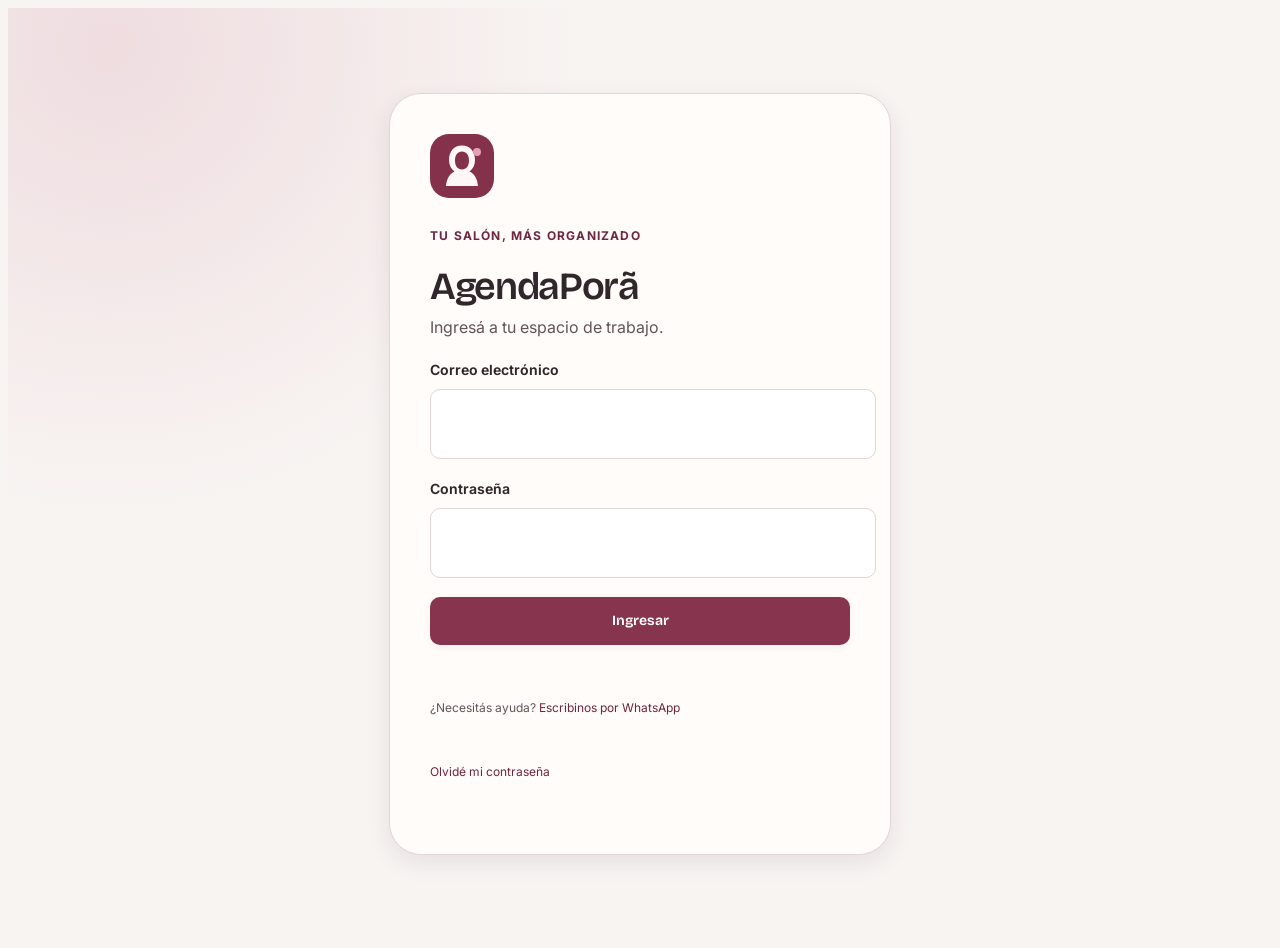
==== index.html @ 59a33dbb "feat(ui): add boutique beauty design system" ====
<!doctype html>
<html lang="es-PY">
<head>
  <meta charset="utf-8"><meta name="viewport" content="width=device-width, initial-scale=1, viewport-fit=cover">
  <meta name="theme-color" content="#87344F"><meta name="description" content="Tu salón organizado: clientas, agenda, cobros y reservas en un solo lugar.">
  <title>AgendaPorã · Tu salón en orden</title>
  <link rel="preconnect" href="https://fonts.googleapis.com"><link rel="preconnect" href="https://fonts.gstatic.com" crossorigin>
  <link href="https://fonts.googleapis.com/css2?family=Bricolage+Grotesque:opsz,wght@12..96,400;12..96,500;12..96,600;12..96,700&family=Inter:wght@400;500;600;700&display=swap" rel="stylesheet">
  <link rel="icon" href="icons/icon.svg" type="image/svg+xml"><link rel="stylesheet" href="css/style.css?v=20261020-boutique1">
  <script type="module" src="js/app.js"></script>
</head>
<body>
  <div id="toast-region" class="toast-region" aria-live="polite"></div>
  <section id="login-screen" class="login-screen">
    <div class="login-card"><img class="brand-mark" src="icons/icon.svg" alt=""><p class="eyebrow">Tu salón, más organizado</p><h1>AgendaPorã</h1><p class="muted">Ingresá a tu espacio de trabajo.</p>
      <form id="login-form"><label for="login-email">Correo electrónico</label><input id="login-email" type="email" autocomplete="username" required>
        <label for="login-password">Contraseña</label><input id="login-password" type="password" autocomplete="current-password" required minlength="8">
        <button class="button primary full" type="submit">Ingresar</button><p id="login-error" class="form-error" role="alert"></p>
      </form><p class="tiny muted">¿Necesitás ayuda? <a id="support-login" href="#">Escribinos por WhatsApp</a></p>
      <p class="tiny"><a id="forgot-password-link" href="#recuperar">Olvidé mi contraseña</a></p>
    </div>
  </section>
  <section id="password-screen" class="login-screen hidden" aria-labelledby="password-screen-title">
    <div class="login-card">
      <img class="brand-mark" src="icons/icon.svg" alt="">
      <p class="eyebrow">AgendaPorã</p><h1 id="password-screen-title">Recuperar contraseña</h1>
      <div id="password-request-panel">
        <p class="muted">Ingresá tu correo y te enviaremos instrucciones si la cuenta puede recuperarse.</p>
        <form id="password-request-form">
          <label for="recovery-email">Correo electrónico</label><input id="recovery-email" type="email" autocomplete="email" required maxlength="160">
          <button class="button primary full" type="submit">Enviar instrucciones</button>
          <p id="password-request-message" class="form-error" role="status" aria-live="polite"></p>
        </form>
      </div>
      <div id="password-update-panel" class="hidden">
        <p class="muted">Elegí una contraseña nueva para tu cuenta.</p>
        <form id="password-recovery-form">
          <label for="recovery-password">Nueva contraseña</label><input id="recovery-password" type="password" autocomplete="new-password" minlength="8" required>
          <label for="recovery-password-confirm">Confirmar contraseña</label><input id="recovery-password-confirm" type="password" autocomplete="new-password" minlength="8" required>
          <button class="button primary full" type="submit">Guardar contraseña</button>
          <p id="password-recovery-message" class="form-error" role="alert" aria-live="polite"></p>
        </form>
      </div>
      <p class="tiny"><a id="password-back-login" href="#login">Volver al inicio de sesión</a></p>
    </div>
  </section>
  <section id="blocked-screen" class="locked-screen hidden" aria-labelledby="blocked-title">
    <div class="locked-card">
      <img class="brand-mark" src="icons/icon.svg" alt="">
      <p class="eyebrow">AgendaPorã</p>
      <h1 id="blocked-title">Acceso pausado</h1>
      <h2 id="blocked-salon-name"></h2>
      <p id="blocked-message" class="muted" role="status"></p>
      <div class="locked-actions">
        <button id="blocked-export" class="button soft full" type="button">Exportar datos (CSV y JSON)</button>
        <a id="blocked-renew" class="button primary full" href="#" target="_blank" rel="noopener">Renovar por WhatsApp</a>
        <button id="blocked-logout" class="button ghost full" type="button">Cerrar sesión</button>
      </div>
    </div>
  </section>
  <div id="app-shell" class="app-shell hidden">
    <aside class="sidebar"><a class="brand" href="#inicio"><img id="brand-logo" src="icons/icon.svg" alt=""><span><strong id="brand-name">AgendaPorã</strong><small>Gestión para salones</small></span></a>
      <nav id="side-nav" class="side-nav" aria-label="Principal"></nav>
      <div class="sidebar-bottom"><a id="public-booking-link" class="button ghost full" target="_blank" rel="noopener">Ver reservas públicas</a><button id="theme-toggle" class="button ghost full">Cambiar tema</button><button id="logout-button" class="button ghost full">Salir</button><span class="tiny muted">America/Asuncion · Gs.</span></div>
    </aside>
    <main class="main-area"><header class="topbar"><button id="mobile-menu" class="icon-button" type="button" aria-label="Abrir menú" aria-haspopup="dialog" aria-controls="mobile-menu-dialog" aria-expanded="false">☰</button><div><p class="eyebrow" id="page-kicker">Tu espacio</p><h1 id="page-title">Inicio</h1></div><button class="global-search-trigger" type="button" data-action="quick-search-open" aria-label="Buscar clientas, turnos y servicios"><span aria-hidden="true">⌕</span><span class="search-trigger-label">Buscar</span><kbd>/</kbd></button><button class="keyboard-help-button" type="button" data-action="keyboard-help" aria-label="Ayuda de atajos de teclado">?</button><div class="topbar-actions"><span id="subscription-badge" class="status-pill"></span><button id="logout-button-top" class="button ghost">Salir</button></div></header>
      <div id="subscription-alert" class="notice hidden"></div><section id="view-root" class="view-root" aria-live="polite"></section>
    </main>
    <nav id="bottom-nav" class="bottom-nav" aria-label="Navegación móvil"></nav>
    <div id="quick-actions" class="quick-actions"><div class="quick-action-menu"><button type="button" class="button soft" data-action="fab-appointment">＋ Nuevo turno</button><button type="button" class="button soft" data-action="fab-client">♡ Nueva clienta</button><button type="button" class="button soft" data-action="fab-expense">− Registrar gasto</button></div><button type="button" class="fab" data-action="fab-toggle" aria-label="Accesos rápidos" aria-expanded="false">＋</button></div>
  </div>
  <dialog id="mobile-menu-dialog" class="mobile-menu-dialog" aria-labelledby="mobile-menu-title">
    <div class="mobile-menu-frame">
      <header class="mobile-menu-head"><h2 id="mobile-menu-title">Menú</h2><button class="icon-button" type="button" data-mobile-menu-close aria-label="Cerrar menú">×</button></header>
      <nav id="mobile-menu-nav" class="mobile-menu-nav" aria-label="Todas las secciones"></nav>
      <div class="mobile-menu-actions">
        <a id="mobile-public-booking-link" class="button ghost full" target="_blank" rel="noopener">Ver reservas públicas</a>
        <button id="mobile-theme-toggle" class="button ghost full" type="button">Cambiar tema</button>
        <button id="mobile-logout-button" class="button ghost full" type="button">Cerrar sesión</button>
      </div>
    </div>
  </dialog>
  <dialog id="modal" class="modal"><div class="modal-frame"><header class="modal-head"><div><p class="eyebrow" id="modal-kicker">AgendaPorã</p><h2 id="modal-title">Formulario</h2></div><button class="icon-button" type="button" data-modal-close aria-label="Cerrar">×</button></header><div id="modal-body" class="modal-body"></div><footer id="modal-footer" class="modal-footer"></footer></div></dialog>
  <dialog id="onboarding-dialog" class="modal onboarding-modal" aria-labelledby="onboarding-title" aria-describedby="onboarding-description">
    <div class="modal-frame">
      <header class="modal-head onboarding-head"><div><p class="eyebrow">Primeros pasos</p><h2 id="onboarding-title">Prepará tu salón</h2></div><button class="icon-button" type="button" data-onboarding-skip aria-label="Omitir configuración">×</button></header>
      <div class="onboarding-progress-wrap"><div class="onboarding-progress-meta"><span id="onboarding-step-label">Paso 1 de 4</span><span id="onboarding-progress-value">25%</span></div><progress id="onboarding-progress" max="4" value="1" aria-label="Progreso de configuración"></progress></div>
      <div id="onboarding-description" class="modal-body onboarding-body"></div>
      <footer class="modal-footer onboarding-footer"><button id="onboarding-skip" class="button ghost" type="button">Omitir</button><span class="onboarding-footer-spacer"></span><button id="onboarding-back" class="button ghost" type="button">Anterior</button><button id="onboarding-next" class="button primary" type="button">Continuar</button></footer>
    </div>
  </dialog>
  <dialog id="global-search-dialog" class="modal global-search-dialog" aria-labelledby="global-search-title">
    <div class="modal-frame"><header class="modal-head"><div><p class="eyebrow">Búsqueda global</p><h2 id="global-search-title">¿Qué necesitás encontrar?</h2></div><button class="icon-button" type="button" data-action="quick-search-close" aria-label="Cerrar búsqueda">×</button></header><div class="modal-body"><label class="field"><span>Clienta, turno o servicio</span><input id="global-search-input" type="search" role="combobox" aria-autocomplete="list" aria-controls="global-search-results" aria-expanded="true" autocomplete="off" placeholder="Escribí para buscar…"></label><div id="global-search-results" role="listbox" aria-label="Resultados de búsqueda"></div></div><footer class="modal-footer"><span class="muted tiny">Flechas para moverte · Enter para abrir · Esc para cerrar</span></footer></div>
  </dialog>
</body></html>
---- css/style.css ----
:root { --transparent: transparent; }
body.dark { color-scheme: dark; }
button,input,select,textarea {
font:inherit;
color:var(--text)}
input,select,textarea {
background-color:var(--surface)}
input::placeholder,textarea::placeholder {
color:var(--text-muted);
opacity:1}
select option {
background:var(--surface);
color:var(--text)}
button,a {
touch-action:manipulation}
button {
cursor:pointer;
color:inherit}
a {
color:var(--primary);
text-decoration:none}
a:hover {
text-decoration:underline}
button:focus-visible,a:focus-visible,input:focus-visible,select:focus-visible,textarea:focus-visible {
outline:3px solid var(--focus-ring);
outline-offset:2px}
h1,h2,h3,p {
margin-top:0}
h1 {
font-size:clamp(1.6rem,4vw,2rem);
letter-spacing:-.04em;
margin-bottom:0}
h2 {
font-size:1.25rem;
letter-spacing:-.025em;
margin-bottom:.35rem}
h3 {
font-size:1rem;
margin-bottom:.4rem}
.muted {
color:var(--text-muted)}
.tiny {
font-size:.78rem}
.eyebrow {
text-transform:uppercase;
letter-spacing:.13em;
font-weight:750;
font-size:.68rem;
color:var(--primary);
margin:0 0 .4rem}
.hidden {
display:none!important}
.button {
border:1px solid var(--transparent);
border-radius:12px;
min-height:44px;
padding:.68rem 1rem;
font-weight:700;
display:inline-flex;
align-items:center;
justify-content:center;
gap:.45rem;
text-decoration:none;
transition:transform .15s,background .15s}
.button:hover {
transform:translateY(-1px);
text-decoration:none}
.button:disabled {
cursor:wait;
transform:none}
.button.primary {
background:var(--primary-fill);
color:var(--on-primary)}
.button.primary:hover {
background:var(--primary-hover);
color:var(--on-primary-hover)}
.button.soft {
background:var(--primary-soft);
color:var(--text)}
.button.ghost {
background:var(--transparent);
border-color:var(--border);
color:var(--text)}
.button.danger {
background:var(--danger-surface);
color:var(--danger)}
.button.full {
width:100%}
.icon-button {
width:44px;
height:44px;
border-radius:12px;
border:1px solid var(--border);
background:var(--surface);
color:var(--text);
font-size:1.3rem;
display:grid;
place-items:center}
.icon-button:hover {border-color:var(--color-rose);background:var(--color-fog)}
.brand {
display:flex;
align-items:center;
gap:.75rem;
color:var(--text);
text-decoration:none}
.brand img {
width:44px;
height:44px;
border-radius:14px}
.brand span {
display:grid;
gap:.18rem}
.brand strong {
font-size:1rem}
.brand small {
font-size:.73rem;
color:var(--text-muted)}
.login-screen {
min-height:100dvh;
display:grid;
place-items:center;
padding:max(1rem,env(safe-area-inset-top)) max(1rem,env(safe-area-inset-right)) max(1rem,env(safe-area-inset-bottom)) max(1rem,env(safe-area-inset-left));
background:radial-gradient(circle at 10% 10%,var(--glow) 0,var(--glow-fade) 35%),var(--bg)}
.locked-screen {
position:fixed;
inset:0;
z-index:20;
display:grid;
place-items:center;
overflow-y:auto;
padding:max(1rem,env(safe-area-inset-top)) max(1rem,env(safe-area-inset-right)) max(1rem,env(safe-area-inset-bottom)) max(1rem,env(safe-area-inset-left));
background:radial-gradient(circle at 12% 8%,var(--glow) 0,var(--glow-fade) 36%),var(--bg)}
.locked-card {
width:min(100%,460px);
padding:clamp(1.5rem,6vw,2.5rem);
border:1px solid var(--border);
border-radius:26px;
background:var(--surface);
box-shadow:var(--shadow)}
.locked-card h1 {margin-bottom:.55rem}
.locked-card h2 {margin-bottom:.8rem;font-size:1.15rem}
.locked-card #blocked-message {line-height:1.6}
.locked-actions {display:grid;gap:.7rem;margin-top:1.5rem}
.locked-actions .button {min-height:48px}
.login-card {
width:min(100%,420px);
background:var(--surface);
padding:clamp(1.5rem,6vw,2.5rem);
border:1px solid var(--border);
border-radius:26px;
box-shadow:var(--shadow)}
.brand-mark {
width:64px;
height:64px;
margin-bottom:1.4rem}
.login-card h1 {
margin-bottom:.45rem}
.login-card>p {
margin-bottom:1.25rem}
.login-card .tiny a {display:inline-flex;align-items:center;min-height:44px}
.login-card form {
display:grid;
gap:.55rem}
.login-card label,.field {
font-weight:650;
font-size:.86rem}
.login-card input,.field input,.field select,.field textarea,.input {
width:100%;
border:1px solid var(--border);
border-radius:11px;
padding:.78rem .85rem;
background:var(--bg);
color:var(--text);
min-height:46px;
margin-bottom:.65rem}
.form-error {
color:var(--danger);
font-size:.88rem;
min-height:1.1rem}
.form-success {color:var(--success);font-size:.88rem;min-height:1.1rem}
.onboarding-checklist-items {list-style:none;padding:0;margin:.8rem 0;display:grid;gap:.5rem}
.onboarding-checklist-items li {display:grid;grid-template-columns:1.4rem minmax(0,1fr) auto;align-items:center;gap:.55rem;padding:.45rem 0;border-bottom:1px solid var(--border)}
.onboarding-checklist-items li.is-done>span:first-child {color:var(--success);font-weight:800}
.onboarding-migration-notice {border-color:var(--warning-border);background:var(--warning-surface);color:var(--warning)}
.onboarding-migration-notice p {max-width:70ch}
.onboarding-migration-notice code {color:var(--text);overflow-wrap:anywhere}
.app-shell {
min-height:100vh}
.sidebar {
width:258px;
position:fixed;
inset:0 auto 0 0;
background:var(--surface);
border-right:1px solid var(--border);
display:flex;
flex-direction:column;
padding:1.2rem;
z-index:5}
.sidebar .brand {
padding:.4rem .4rem 1.4rem}
.side-nav {
display:grid;
gap:.28rem;
overflow:auto}
.nav-link {
display:flex;
align-items:center;
gap:.75rem;
padding:.72rem .8rem;
min-height:44px;
border-radius:12px;
color:var(--text-muted);
font-size:.9rem;
font-weight:650}
.nav-link.active,.nav-link:hover {
background:var(--primary-soft);
color:var(--text);
text-decoration:none}
.nav-icon {
width:1.3rem;
text-align:center;
font-size:1.1rem}
.sidebar-bottom {
display:grid;
gap:.45rem;
margin-top:auto;
padding-top:1rem}
.sidebar-bottom .tiny {
text-align:center;
margin-top:.4rem}
.main-area {
margin-left:258px;
padding:1.7rem clamp(1.1rem,3vw,2.7rem) 3.5rem;
max-width:1660px}
.topbar {
display:flex;
align-items:center;
gap:.8rem;
margin:0 auto 1.4rem;
max-width:1400px}
.topbar .eyebrow {
margin-bottom:.2rem}
.topbar-actions {
margin-left:auto;
display:flex;
align-items:center;
gap:.65rem}
.topbar #mobile-menu {
display:none}
.status-pill {
border-radius:99px;
background:var(--success-surface);
color:var(--success);
font-size:.75rem;
font-weight:750;
padding:.45rem .7rem;
white-space:nowrap}
.status-pill.warn {
background:var(--warning-surface);
color:var(--warning)}
.notice {
position:sticky;
top:.5rem;
z-index:4;
max-width:1400px;
margin:0 auto 1.2rem;
border:1px solid var(--warning-border);
background:var(--warning-surface);
color:var(--warning);
padding:.9rem 1rem;
border-radius:14px;
font-size:.9rem;
box-shadow:var(--shadow-soft)}
.notice.expired,.notice.deactivated {
border-color:var(--danger-border);
background:var(--danger-surface);
color:var(--danger)}
.notice a {font-weight:800;text-decoration:underline;margin-left:.3rem}
.read-only-control {cursor:not-allowed!important}
input[readonly],textarea[readonly],input:disabled,select:disabled {cursor:not-allowed}
.view-root {
max-width:1400px;
margin:auto}
.page-stack {
display:grid;
gap:1.2rem}
.section-heading {
display:flex;
justify-content:space-between;
align-items:center;
gap:1rem;
margin:.4rem 0 1rem}
.section-heading p {
margin:0}
.section-heading h2 {
font-size:1.3rem}
.button-group {display:flex;gap:.5rem;flex-wrap:wrap;align-items:center}
.global-search-trigger {display:flex;align-items:center;gap:.5rem;min-height:44px;min-width:180px;padding:.45rem .7rem;border:1px solid var(--border);border-radius:12px;background:var(--surface);color:var(--text);cursor:pointer}
.global-search-trigger>span:first-child {font-size:1.25rem}
.global-search-trigger kbd {margin-left:auto}
.keyboard-help-button {width:44px;height:44px;border:1px solid var(--border);border-radius:12px;background:var(--surface);color:var(--text);font-weight:800;cursor:pointer}
.global-search-dialog {width:min(calc(100% - 1.5rem),680px)}
.search-result {width:100%;min-height:48px;display:flex;justify-content:space-between;align-items:center;gap:.75rem;padding:.65rem .75rem;text-align:left;border:0;border-bottom:1px solid var(--border);background:var(--surface);color:var(--text);cursor:pointer}
.search-result[aria-selected="true"],.search-result:hover {background:var(--color-ash)}
.search-result:focus-visible {outline:3px solid var(--color-rose);outline-offset:-3px}
.calendar-scroll {overflow-x:auto;max-width:100%;overscroll-behavior-x:contain;border:1px solid var(--border);border-radius:14px;background:var(--surface)}
.calendar-grid {display:grid;grid-template-columns:54px repeat(7,minmax(128px,1fr));min-width:100%;position:relative}
.calendar-scroll:not(.week-view) .calendar-grid {grid-template-columns:54px minmax(0,1fr)}
.cal-time-axis {position:relative;min-height:calc(var(--cal-hours)*var(--cal-row));background:var(--surface);border-right:1px solid var(--border)}
.cal-hour {position:absolute;left:0;right:0;height:1px;border-top:1px solid var(--border);font-size:.7rem;color:var(--text-muted);padding:.1rem .25rem;transform:translateY(-.5rem);z-index:1}
.cal-hour:first-child {border-top:0}
.cal-day-column {min-width:0;border-right:1px solid var(--border)}
.cal-day-column>header {position:sticky;top:0;z-index:3;min-height:42px;display:flex;justify-content:center;align-items:center;gap:.3rem;background:var(--surface);border-bottom:1px solid var(--border);font-size:.78rem}
.cal-day-column>header small {color:var(--text-muted)}
.cal-day-grid {position:relative;min-height:calc(var(--cal-hours)*var(--cal-row));background-color:var(--surface);background-image:repeating-linear-gradient(to bottom,transparent 0,transparent calc(var(--cal-row) - 1px),var(--border) calc(var(--cal-row) - 1px),var(--border) var(--cal-row));touch-action:pan-x pan-y}
.cal-day-column.is-closed .cal-day-grid {background-color:var(--bg);opacity:.65}
.cal-event {position:absolute;left:4%;width:92%;z-index:2;display:flex;flex-direction:column;align-items:flex-start;gap:.15rem;overflow:hidden;padding:.3rem .4rem;border:1px solid var(--primary-fill);border-left-width:4px;border-radius:8px;text-align:left;background:var(--primary-soft);color:var(--text);cursor:grab;touch-action:pan-x pan-y}
.cal-event strong,.cal-event span {font-size:.72rem;line-height:1.2;overflow-wrap:anywhere}
.cal-event.state-hecho {background:var(--success-surface);border-color:var(--success)}
.cal-event.state-cancelado {background:var(--danger-surface);border-color:var(--danger)}
.cal-event.has-debt {background:var(--warning-surface);border-color:var(--warning-border);color:var(--warning)}
.cal-event .cal-debt {font-weight:750;color:var(--warning)}
.cal-event {min-height:44px}
.cal-event.staff-1 {border-left-color:var(--warning)}.cal-event.staff-2 {border-left-color:var(--success)}.cal-event.staff-3 {border-left-color:var(--danger)}.cal-event.staff-4 {border-left-color:var(--text-muted)}
.cal-event.is-dragging {z-index:5;opacity:.68;cursor:grabbing;box-shadow:var(--shadow-strong)}
.cal-event.has-preview::after {content:attr(data-preview);position:fixed;z-index:8;top:1rem;left:50%;transform:translateX(-50%);padding:.45rem .7rem;border-radius:8px;background:var(--surface);color:var(--text);box-shadow:var(--shadow-strong);white-space:nowrap}
.cal-now {position:absolute;left:0;right:0;z-index:2;height:2px;background:var(--danger);pointer-events:none}
.cal-now::before {content:"";position:absolute;left:-4px;top:-3px;width:8px;height:8px;border-radius:50%;background:var(--danger)}
.cash-methods {display:grid;grid-template-columns:repeat(2,minmax(0,1fr));gap:.65rem}
.cash-methods .button {min-height:54px}
.service-choice-field {min-width:0;margin:0;padding:.9rem;border:1px solid var(--border);border-radius:12px;}
.service-choice-field legend {padding:0 .35rem;font-weight:700;color:var(--text)}
.service-choice-grid {display:grid;grid-template-columns:minmax(0,1fr);gap:.5rem}
.service-choice-grid .check-field {min-width:0;padding:.55rem;border:1px solid var(--border);border-radius:8px;line-height:1.35}
#appointment-service-summary {display:block;margin-top:.65rem}
.quick-actions {position:fixed;z-index:20;right:max(1.25rem,env(safe-area-inset-right));bottom:max(1.25rem,env(safe-area-inset-bottom));display:flex;flex-direction:column;align-items:flex-end;gap:.75rem}
.fab {width:58px;height:58px;border:0;border-radius:50%;background:var(--primary-fill);color:var(--on-primary);font-size:1.8rem;box-shadow:var(--shadow-strong);cursor:pointer}
.quick-action-menu {display:none;flex-direction:column;align-items:flex-end;gap:.5rem}
.quick-actions.open .quick-action-menu {display:flex}
body:has(dialog[open]) .quick-actions {display:none}
.quick-action-menu .button {box-shadow:var(--shadow-strong);min-height:48px}
.appointment-detail {display:grid;gap:.35rem}
.appointment-detail .toolbar {flex-wrap:wrap}
.section-heading .button-group {
display:flex;
align-items:center;
justify-content:flex-end;
gap:.5rem;
flex-wrap:wrap}
.metrics-grid {
display:grid;
grid-template-columns:repeat(4,minmax(0,1fr));
gap:.9rem;
margin-bottom:1.2rem}
.metric-card,.panel,.card {
background:var(--surface);
border:1px solid var(--border);
border-radius:var(--radius);
box-shadow:var(--shadow)}
.metric-card {
padding:1.1rem 1.2rem}
.metric-label {
color:var(--text-muted);
font-size:.8rem;
font-weight:650}
.metric-value {
font-size:clamp(1.25rem,2.4vw,1.7rem);
font-weight:800;
letter-spacing:-.035em;
margin:.35rem 0}
.metric-note {
color:var(--text-muted);
font-size:.74rem}
.content-grid {
display:grid;
grid-template-columns:minmax(0,1.35fr) minmax(270px,.8fr);
gap:1rem}
.panel {
padding:1.15rem}
.panel-head {
display:flex;
align-items:center;
justify-content:space-between;
gap:.8rem;
margin-bottom:.85rem}
.panel-head h2 {
margin:0}
.list {
display:grid;
gap:.35rem}
.list-row {
display:flex;
align-items:center;
gap:.75rem;
padding:.7rem .2rem;
border-bottom:1px solid var(--border)}
.dashboard-appointment-row {
display:grid;
grid-template-columns:38px minmax(0,1fr) auto;
align-items:center}
.dashboard-appointment-actions {
min-width:0;
display:flex;
align-items:center;
justify-content:flex-end;
flex-wrap:wrap;
gap:.45rem}
.dashboard-appointment-actions .small-button {white-space:normal;text-align:center}
.dashboard-call {min-width:0}
.list-row:last-child {
border:0}
.list-row.turn-has-debt {
padding:.65rem;
border:1px solid var(--warning-border);
border-radius:12px;
background:var(--warning-surface);
color:var(--warning)}
.list-row.turn-has-debt .list-row-main small {color:var(--warning)}
.list-row-main {
min-width:0;
flex:1}
.list-row-main strong {
display:block;
font-size:.9rem}
.list-row-main small {
display:block;
color:var(--text-muted);
margin-top:.2rem}
.thanks-pending-row {min-width:0}
.thanks-pending-row .list-row-main {overflow-wrap:anywhere}
.thanks-pending-actions {flex:none;justify-content:flex-end}
.list-row-end {
display:flex;
align-items:center;
gap:.45rem}
.avatar {
width:38px;
height:38px;
border-radius:13px;
background:var(--primary-soft);
color:var(--text);
display:grid;
place-items:center;
font-weight:800;
flex:none}
.table-wrap {
overflow:auto;
background:var(--surface);
border:1px solid var(--border);
border-radius:var(--radius)}
.table-wrap:focus-visible {outline:3px solid var(--focus-ring);outline-offset:2px}
.table-pagination {display:flex;align-items:center;justify-content:space-between;gap:.75rem;flex-wrap:wrap;padding:.7rem .2rem;color:var(--text-muted);font-size:.82rem}
.table-pagination>div {display:flex;align-items:center;gap:.55rem;flex-wrap:wrap}
.table-pagination .button {min-height:44px;padding:.55rem .8rem}
.table-pagination .button:disabled {cursor:not-allowed;opacity:.55}
table {
width:100%;
border-collapse:collapse;
min-width:700px}
th,td {
text-align:left;
padding:.8rem .9rem;
border-bottom:1px solid var(--border);
font-size:.84rem;
vertical-align:middle}
th {
font-size:.73rem;
letter-spacing:.04em;
text-transform:uppercase;
color:var(--text-muted);
background:var(--bg)}
tr:last-child td {
border-bottom:0}
.table-actions {
display:flex;
gap:.35rem;
flex-wrap:wrap}
.text-button {
border:0;
background:var(--transparent);
color:var(--primary);
font-weight:750;
padding:0;
min-height:44px;
text-align:left}
.small-button {
border:1px solid var(--border);
background:var(--surface);
color:var(--text);
border-radius:9px;
padding:.55rem .65rem;
min-height:44px;
font-size:.78rem;
font-weight:700}
.small-button:hover {border-color:var(--color-rose);background:var(--color-fog);text-decoration:none}
.small-button.primary {
background:var(--primary-soft);
color:var(--text);
border-color:var(--transparent)}
.small-button.danger {
background:var(--danger-surface);
color:var(--danger);
border-color:var(--transparent)}
.status {
display:inline-flex;
align-items:center;
padding:.3rem .55rem;
border-radius:99px;
font-weight:750;
font-size:.72rem;
text-transform:capitalize}
.status.pendiente {
background:var(--warning-surface);
color:var(--warning)}
.status.hecho,.status.confirmada {
background:var(--success-surface);
color:var(--success)}
.status.cancelado,.status.rechazada {
background:var(--danger-surface);
color:var(--danger)}
.toolbar {
display:flex;
gap:.65rem;
align-items:center;
flex-wrap:wrap;
margin-bottom:1rem}
.mt-1 { margin-top:1rem }
.toolbar .search {
flex:1;
min-width:190px}
.toolbar input,.toolbar select {
border:1px solid var(--border);
background:var(--surface);
color:var(--text);
padding:.7rem .8rem;
border-radius:11px;
min-height:44px}
.form-grid {
display:grid;
grid-template-columns:repeat(2,minmax(0,1fr));
gap:.2rem .85rem}
.field {
display:grid;
gap:.4rem}
.field input,.field select,.field textarea {
margin:0;
font-weight:450}
.field textarea {
min-height:100px;
resize:vertical}
.field.wide,.wide {
grid-column:1/-1}
.check-field {
display:flex;
align-items:center;
gap:.55rem;
min-height:46px}
.check-field input {
width:18px;
height:18px}
.empty-state {
padding:2rem 1rem;
text-align:center;
border:1px dashed var(--border);
border-radius:16px;
color:var(--text-muted)}
.empty-state strong {
display:block;
color:var(--text);
margin-bottom:.35rem}
.empty-icon {
font-size:1.8rem;
margin-bottom:.5rem}
.modal {
border:0;
border-radius:22px;
background:var(--surface);
color:var(--text);
padding:0;
width:min(calc(100% - 1.5rem),640px);
max-height:min(88vh,calc(100dvh - env(safe-area-inset-top) - env(safe-area-inset-bottom) - 1rem));
box-shadow:var(--shadow-strong)}
.modal::backdrop {
background:var(--backdrop);
backdrop-filter:blur(3px)}
.modal-frame {
display:flex;
flex-direction:column;
min-height:0;
max-height:min(88vh,calc(100dvh - env(safe-area-inset-top) - env(safe-area-inset-bottom) - 1rem))}
.modal-head,.modal-footer {
padding:1.1rem 1.3rem;
border-bottom:1px solid var(--border);
display:flex;
align-items:center;
justify-content:space-between;
gap:.8rem}
.modal-head,.modal-footer {flex:none}
.modal-head h2 {
margin:0}
.modal-head .eyebrow {
margin:0 0 .2rem}
.modal-body {
padding:1.2rem 1.3rem;
flex:1 1 auto;
min-height:0;
overflow:auto;
overscroll-behavior:contain;
-webkit-overflow-scrolling:touch}
.modal-footer {
border:0;
border-top:1px solid var(--border);
justify-content:flex-end}
.modal-footer .button {
min-width:108px}
.onboarding-modal {width:min(calc(100% - 1.5rem),680px)}
.onboarding-head {align-items:flex-start}
.onboarding-progress-wrap {padding:.8rem 1.3rem 0;color:var(--text-muted)}
.onboarding-progress-meta {display:flex;justify-content:space-between;gap:1rem;font-size:.82rem;font-weight:700;margin-bottom:.45rem}
.onboarding-progress {display:block;width:100%;height:.65rem;border:0;border-radius:999px;overflow:hidden;accent-color:var(--primary-fill)}
.onboarding-progress::-webkit-progress-bar {background:var(--primary-soft);border-radius:999px}
.onboarding-progress::-webkit-progress-value {background:var(--primary-fill);border-radius:999px}
.onboarding-progress::-moz-progress-bar {background:var(--primary-fill);border-radius:999px}
.onboarding-body {display:grid;gap:1rem}
.onboarding-body h3 {margin-bottom:.25rem}
.onboarding-service-list,.onboarding-days {display:grid;gap:.65rem}
.onboarding-service-row {display:grid;grid-template-columns:auto minmax(0,1fr) minmax(7rem,.55fr) minmax(6rem,.5fr);align-items:center;gap:.55rem;padding:.65rem;border:1px solid var(--border);border-radius:14px;background:var(--bg)}
.onboarding-service-row input[type="checkbox"],.onboarding-day input[type="checkbox"] {width:1.15rem;height:1.15rem;accent-color:var(--primary-fill)}
.onboarding-service-row input:not([type="checkbox"]) {min-width:0;width:100%;min-height:44px;padding:.6rem;border:1px solid var(--border);border-radius:10px}
.onboarding-day {display:grid;grid-template-columns:minmax(5.3rem,.7fr) minmax(0,1fr) minmax(0,1fr);align-items:center;gap:.65rem;padding:.5rem .65rem;border:1px solid var(--border);border-radius:12px}
.onboarding-day-name {display:flex;align-items:center;gap:.5rem;font-weight:700}
.onboarding-day input[type="time"] {min-width:0;width:100%;min-height:44px;padding:.55rem;border:1px solid var(--border);border-radius:10px}
.onboarding-footer {flex-wrap:wrap}
.onboarding-footer-spacer {flex:1}
.password-settings-form {display:grid;grid-template-columns:repeat(2,minmax(0,1fr));gap:.8rem;align-items:end}
.password-settings-form .field {min-width:0}
.password-settings-form .password-save {grid-column:1/-1;justify-self:start}
.password-settings-message {grid-column:1/-1;margin:0}
@media(max-width:560px) {
 .onboarding-modal,.onboarding-modal .modal-frame {max-height:calc(100dvh - env(safe-area-inset-top) - env(safe-area-inset-bottom) - .5rem)}
 .onboarding-progress-wrap {padding-inline:1rem}
 .onboarding-service-row {grid-template-columns:auto minmax(0,1fr) minmax(5rem,.6fr)}
 .onboarding-service-row .onboarding-duration {grid-column:2/-1}
 .onboarding-footer {padding:.8rem 1rem;gap:.45rem}
 .onboarding-footer .button {min-width:0;flex:1}
 .onboarding-footer-spacer {display:none}
 .password-settings-form {grid-template-columns:1fr}
 .password-settings-form .password-save {grid-column:auto;width:100%}
}
.toast-region {
position:fixed;
right:1rem;
top:1rem;
z-index:30;
display:grid;
gap:.5rem}
.toast {
padding:.8rem 1rem;
border-radius:12px;
max-width:min(380px,calc(100vw - 2rem));
color:var(--on-success);
background:var(--success-solid);
box-shadow:var(--shadow);
font-weight:650;
font-size:.87rem;
animation:toast-in .2s ease}
.toast.error {
background:var(--danger-solid)}
.toast.info {
background:var(--warning-solid)}
@keyframes toast-in {
from {
opacity:0;
transform:translateY(-7px)}
to {
opacity:1;
transform:none}
}
.bottom-nav {
display:none}
.chart-box {
height:250px}
.chart-box canvas {
width:100%;
height:100%}
.profile-layout {
display:grid;
grid-template-columns:240px minmax(0,1fr);
gap:1rem}
.profile-side {
padding:1.25rem;
text-align:center}
.profile-side .avatar {
width:72px;
height:72px;
border-radius:24px;
font-size:1.5rem;
margin:0 auto .8rem}
.profile-detail {
display:grid;
gap:1rem}
.photo-grid {
display:grid;
grid-template-columns:repeat(auto-fill,minmax(130px,1fr));
gap:.7rem}
.photo-tile {
position:relative;
border-radius:14px;
overflow:hidden;
aspect-ratio:1;
background:var(--bg)}
.photo-tile img {
width:100%;
height:100%;
object-fit:cover}
.photo-tile small {
position:absolute;
inset:auto 0 0;
background:var(--image-overlay);
color:var(--on-overlay);
padding:.35rem}
.photo-delete {
position:absolute;
top:.35rem;
right:.35rem;
border:0;
border-radius:50%;
width:44px;
height:44px;
background:var(--image-overlay-strong);
color:var(--on-overlay);
font-size:1.2rem;
line-height:1}
.loyalty-box {
background:var(--primary-soft);
border-radius:14px;
padding:.8rem;
color:var(--text);
font-size:.84rem}
.report-filter {
display:flex;
gap:.5rem;
align-items:center}
.report-filter input {
padding:.6rem;
border-radius:10px;
border:1px solid var(--border);
background:var(--surface);
color:var(--text)}
.booking-page {
background:radial-gradient(circle at 85% 2%,var(--glow) 0,var(--glow-fade) 28%),var(--bg)}
.booking-shell {
width:min(100% - 2rem,700px);
margin:0 auto;
padding:2rem 0}
.booking-brand {
margin:0 0 2rem}
.booking-card {
background:var(--surface);
border:1px solid var(--border);
border-radius:26px;
padding:clamp(1.3rem,5vw,2.5rem);
box-shadow:var(--shadow)}
.booking-card .form-grid {grid-template-columns:repeat(2,minmax(0,1fr))}
.booking-card form {display:grid;width:100%;min-width:0;max-width:100%}
.booking-card .field {min-width:0}
.booking-card .booking-date-field {grid-column:1/-1;display:grid;grid-template-columns:minmax(0,1fr);box-sizing:border-box;min-width:0;width:100%;max-width:100%;padding-inline-end:1rem}
.booking-card input[type="date"] {display:block;box-sizing:border-box;inline-size:100%;min-inline-size:0;max-inline-size:100%;padding-inline:.65rem;font-size:1rem;text-align:start}
.booking-card input[type="date"]::-webkit-date-and-time-value {width:100%;min-width:0;text-align:start}
.booking-card input[type="date"]::-webkit-calendar-picker-indicator {flex:none;margin-inline-start:.25rem}
.booking-card h1 {
margin-bottom:.45rem}
.booking-card>.muted {
margin-bottom:1.3rem}
.booking-service-field {
min-width:0;
margin:0;
padding:0;
border:0}
.booking-service-field legend {
font-weight:700;
margin-bottom:.65rem}
.booking-service-field legend .muted {
font-weight:400}
.booking-services {
display:grid;
grid-template-columns:repeat(auto-fit,minmax(min(100%,220px),1fr));
gap:.6rem}
.booking-service-option {
display:flex;
align-items:center;
gap:.75rem;
min-height:58px;
padding:.65rem .8rem;
border:1px solid var(--border);
border-radius:14px;
background:var(--bg);
cursor:pointer}
.booking-service-option:has(input:checked) {
border-color:var(--primary);
box-shadow:0 0 0 1px var(--primary)}
.booking-service-option input {
flex:0 0 20px;
width:20px;
height:20px;
min-height:20px;
accent-color:var(--primary)}
.booking-service-option span {
display:grid;
gap:.15rem;
min-width:0}
.booking-service-option strong {
overflow-wrap:anywhere}
.booking-service-option small {
color:var(--text-muted)}
.booking-services-summary {
margin:.65rem 0 0;
color:var(--text-muted);
font-size:.9rem}
.booking-footer {
text-align:center;
padding:1.5rem;
color:var(--text-muted);
font-size:.8rem}
.success-panel {
text-align:center;
padding:2rem 1rem}
.success-icon {
width:58px;
height:58px;
background:var(--success-surface);
color:var(--success);
font-size:1.8rem;
border-radius:50%;
display:grid;
place-items:center;
margin:0 auto 1rem}
.honeypot {
position:absolute;
left:-10000px;
opacity:0}
.admin-main {
max-width:1300px;
margin:auto;
padding:1.4rem clamp(1rem,4vw,3rem)}
.admin-header {
display:flex;
justify-content:space-between;
align-items:center;
margin-bottom:2.5rem}
.admin-login {
margin:4vh auto}
.admin-page #admin-content {
display:grid;
gap:1rem}
.admin-page .metrics-grid {
grid-template-columns:repeat(4,minmax(0,1fr))}
.salon-card {
padding:1rem;
border-bottom:1px solid var(--border)}
.offline-card {
min-height:100vh;
display:flex;
align-items:center;
justify-content:center;
flex-direction:column;
text-align:center;
padding:2rem}
.offline-card p {
max-width:360px;
color:var(--text-muted)}
.loading-panel {
min-height:120px;
display:flex;
align-items:center;
justify-content:center;
gap:.75rem;
color:var(--text-muted)}
.loading-panel::before {
content:"";
width:18px;
height:18px;
border:2px solid var(--border);
border-top-color:var(--primary-fill);
border-radius:50%;
animation:spin .8s linear infinite}
.mobile-menu-dialog {
  width:min(100%, 520px);
  max-width:100%;
  max-height:min(86vh, calc(100dvh - env(safe-area-inset-top) - 1rem));
  margin:auto 0 0 auto;
  padding:0;
  border:1px solid var(--border);
  border-radius:22px 22px 0 0;
  color:var(--text);
  background:var(--surface);
  box-shadow:var(--shadow-strong);
}
.mobile-menu-dialog::backdrop {background:var(--backdrop);backdrop-filter:blur(3px)}
.mobile-menu-frame {display:flex;flex-direction:column;max-height:min(86vh, calc(100dvh - env(safe-area-inset-top) - 1rem));padding-bottom:env(safe-area-inset-bottom)}
.mobile-menu-head {display:flex;align-items:center;justify-content:space-between;gap:1rem;padding:1rem 1.1rem;border-bottom:1px solid var(--border)}
.mobile-menu-head h2 {margin:0}
.mobile-menu-nav {display:grid;grid-template-columns:repeat(2,minmax(0,1fr));gap:.25rem;padding:.7rem;overflow:auto;overscroll-behavior:contain}
.mobile-menu-nav .nav-link {min-height:48px;padding:.7rem;border-radius:12px}
.mobile-menu-actions {display:grid;grid-template-columns:repeat(2,minmax(0,1fr));gap:.55rem;padding:.7rem 1rem 1rem;border-top:1px solid var(--border)}
.mobile-menu-actions .full {width:100%}
@keyframes spin {
to { transform:rotate(360deg) }
}

@media(max-width:1000px) {
.metrics-grid {
grid-template-columns:repeat(2,minmax(0,1fr))}
.sidebar {
width:220px}
.main-area {
margin-left:220px;
padding-inline:1.2rem}
.content-grid {
grid-template-columns:1fr}
.profile-layout {
grid-template-columns:1fr}
.profile-side {
text-align:left;
display:flex;
align-items:center;
gap:1rem}
.profile-side .avatar {
margin:0}
}

@media(max-width:720px) {
.sidebar {
display:none}
.main-area {
margin-left:0;
padding:1rem .85rem calc(88px + env(safe-area-inset-bottom))}
.topbar {
margin-bottom:1rem;
flex-wrap:wrap}
.topbar>div:nth-child(2) {min-width:0}
.topbar h1 {overflow-wrap:anywhere}
.topbar #mobile-menu {
display:grid}
.topbar-actions {
gap:.35rem}
.global-search-trigger {min-width:44px;width:44px;justify-content:center;padding:.4rem}
.global-search-trigger .search-trigger-label,.global-search-trigger kbd {display:none}
.keyboard-help-button {display:none}
.topbar {gap:.55rem}
.calendar-grid {grid-template-columns:46px minmax(0,1fr)!important}
.calendar-scroll.week-view .calendar-grid {grid-template-columns:46px repeat(7,minmax(116px,1fr))!important}
.calendar-scroll.week-view {scroll-snap-type:x proximity}
.calendar-scroll.week-view .cal-day-column {scroll-snap-align:start}
.quick-actions {right:1rem;bottom:calc(86px + env(safe-area-inset-bottom))}
.global-search-dialog {width:100%;max-width:none;height:100dvh;max-height:100dvh;margin:0;border-radius:0}
.global-search-dialog .modal-frame {height:100dvh;max-height:100dvh}
.topbar-actions>.button {display:none}
.status-pill {
font-size:.67rem}
.bottom-nav {
position:fixed;
z-index:6;
bottom:0;
left:0;
right:0;
display:flex;
justify-content:space-around;
gap:.1rem;
padding:.45rem .3rem calc(.45rem + env(safe-area-inset-bottom));
background:var(--surface);
border-top:1px solid var(--border)}
.bottom-nav .nav-link {
flex:1;
min-height:48px;
padding:.42rem .12rem;
display:flex;
flex-direction:column;
gap:.17rem;
font-size:.62rem;
text-align:center;
justify-content:center}
.bottom-nav .nav-icon {
font-size:1.08rem}
.metrics-grid {
gap:.55rem}
.metric-card {
padding:.85rem}
.metric-label {
font-size:.72rem}
.metric-value {
font-size:1.2rem}
.panel {
padding:.9rem;
border-radius:16px}
.section-heading {
align-items:flex-start}
.section-heading .button {
font-size:.78rem;
padding:.55rem .7rem}
.form-grid {
grid-template-columns:1fr}
.field.wide,.wide {
grid-column:auto}
.toolbar {
gap:.45rem}
.toolbar .button {
flex:1}
.toolbar .search {
flex-basis:100%}
.dashboard-appointment-row {
grid-template-columns:38px minmax(0,1fr);
align-items:start;
gap:.55rem}
.dashboard-appointment-row .avatar {grid-column:1;grid-row:1}
.dashboard-appointment-row .list-row-main {grid-column:2;grid-row:1;overflow-wrap:anywhere}
.dashboard-appointment-actions {
grid-column:1/-1;
width:100%;
display:grid;
grid-template-columns:repeat(2,minmax(0,1fr));
align-items:center;
gap:.45rem}
.dashboard-appointment-actions.has-pending {grid-template-areas:"call status" "done delete"}
.dashboard-appointment-actions:not(.has-pending) {grid-template-areas:"call status"}
.dashboard-appointment-actions .dashboard-call {grid-area:call;min-width:0}
.dashboard-appointment-actions .dashboard-call>a,
.dashboard-appointment-actions>button {width:100%;min-width:0}
.dashboard-appointment-actions>.status {grid-area:status;justify-self:start}
.dashboard-appointment-actions>[data-action="done-appointment"] {grid-area:done}
.dashboard-appointment-actions>[data-action="delete-appointment"] {grid-area:delete}
.profile-side {
padding:1rem}
.table-wrap {
margin-inline:-.1rem}
.table-pagination {align-items:flex-start;flex-direction:column}
.table-pagination>div {width:100%;justify-content:space-between}
.booking-shell {
padding:1.2rem 0}
.booking-brand {
margin-bottom:1rem}
.booking-card {
border-radius:20px}
.mobile-menu-dialog {width:100%;max-height:calc(100dvh - env(safe-area-inset-top) - .5rem)}
.mobile-menu-frame {max-height:calc(100dvh - env(safe-area-inset-top) - .5rem)}
.mobile-menu-nav {grid-template-columns:repeat(2,minmax(0,1fr))}
.admin-page .metrics-grid {
grid-template-columns:1fr}
.toast-region {
top:auto;
bottom:calc(76px + env(safe-area-inset-bottom));
left:.75rem;
right:.75rem}
.toast {
max-width:none}
.topbar h1 {
font-size:1.45rem}
}

@media print {
  @page {size:A4 portrait;margin:12mm}
  body {min-width:0!important;overflow:visible!important;background:var(--print-bg)!important;color:var(--print-text)!important;font-size:10pt}
  .sidebar,.topbar,#subscription-alert,.bottom-nav,.quick-actions,.toast-region,.no-print,.section-heading .button-group {display:none!important}
  .main-area {margin:0!important;padding:0!important}
  .view-root,.cash-print-area {max-width:none!important;width:100%!important}
  .cash-print-area .panel,.cash-print-area .metric-card {break-inside:avoid;background:var(--print-bg)!important;color:var(--print-text)!important;border:1px solid var(--print-border)!important;box-shadow:none!important}
  .cash-print-area .metric-note,.cash-print-area .muted {color:var(--print-muted)!important}
  .cash-print-area table {width:100%;border-collapse:collapse;table-layout:fixed}
  .cash-print-area th,.cash-print-area td {border:1px solid var(--print-border)!important;color:var(--print-text)!important;padding:4px}
}
@media print and (max-width:100mm) {
  @page {size:80mm auto;margin:4mm}
  body {min-width:0!important;font-size:8pt}
  .cash-metrics {grid-template-columns:1fr 1fr!important}
  .cash-print-area .content-grid {display:block}
  .cash-print-area td,.cash-print-area th {overflow-wrap:anywhere}
}


.admin-pricing {
  display: grid;
  gap: 1rem;
  padding: 1.25rem;
  border: 1px solid var(--border);
  border-radius: var(--radius);
  background: var(--surface);
  box-shadow: var(--shadow-soft);
}
.admin-pricing-header {
  display: flex;
  align-items: end;
  justify-content: space-between;
  gap: 1rem;
}
.admin-pricing-header h2,
.admin-plan-card h3 { margin: 0; }
.admin-pricing-header p { margin: .25rem 0 0; }
.admin-price-grid {
  display: grid;
  grid-template-columns: repeat(3, minmax(0, 1fr));
  align-items: stretch;
  gap: .85rem;
}
.admin-plan-card {
  min-width: 0;
  padding: 1rem;
  border: 1px solid var(--border);
  border-radius: 16px;
  background: var(--bg);
}
.admin-plan-pilot {
  border-color: var(--primary-fill);
  background: var(--primary-soft);
}
.admin-plan-tag {
  display: inline-flex;
  align-items: center;
  min-height: 28px;
  margin-bottom: .65rem;
  padding: .25rem .6rem;
  border-radius: 99px;
  background: var(--surface);
  color: var(--text);
  font-size: .75rem;
  font-weight: 750;
}
.admin-plan-card h3 { margin-bottom: .65rem; }
.admin-plan-price {
  margin: 0 0 .65rem;
  color: var(--primary);
  font-size: clamp(1.3rem, 2vw, 1.7rem);
  font-weight: 800;
  line-height: 1.2;
}
.admin-plan-price small {
  display: inline-block;
  color: var(--text-muted);
  font-size: .78rem;
  font-weight: 650;
}
.admin-plan-price-secondary {
  margin-top: .8rem;
  padding-top: .8rem;
  border-top: 1px solid var(--border);
}
.admin-plan-note {
  margin: .35rem 0;
  color: var(--text-muted);
  font-size: .88rem;
  line-height: 1.5;
}
.admin-plan-card ul {
  display: grid;
  gap: .4rem;
  margin: .75rem 0 0;
  padding-left: 1.2rem;
  color: var(--text-muted);
  font-size: .88rem;
  line-height: 1.45;
}
.admin-payment-terms {
  display: flex;
  flex-wrap: wrap;
  gap: .35rem .6rem;
  padding: .85rem 1rem;
  border: 1px solid var(--warning-border);
  border-radius: 12px;
  background: var(--warning-surface);
  color: var(--text);
  line-height: 1.5;
}
.admin-backup-card {
  display: grid;
  grid-template-columns: minmax(0, 1fr) minmax(220px, 280px);
  align-items: center;
  gap: 1.25rem;
  padding: var(--card-padding);
  border-radius: var(--radius-asymmetric-card);
  background: var(--color-ash);
}
.admin-backup-copy { min-width: 0; }
.admin-backup-copy h2 { margin: 0 0 .55rem; }
.admin-backup-copy > p.muted { max-width: 64ch; margin: 0; line-height: 1.55; }
.admin-backup-actions { display: grid; gap: .55rem; justify-items: stretch; min-width: 0; }
.admin-backup-actions .button { min-height: 48px; width: 100%; }
.admin-backup-actions > p { margin: 0; font-size: .8rem; line-height: 1.45; }
.admin-backup-warning {
  margin: .85rem 0 0;
  padding: .7rem .85rem;
  border: 1px solid var(--warning-border);
  border-radius: 12px;
  background: var(--warning-surface);
  color: var(--text);
  line-height: 1.45;
}
#admin-backup-warning[hidden] { display: none; }
@media (max-width: 900px) {
  .admin-price-grid { grid-template-columns: repeat(2, minmax(0, 1fr)); }
}
@media (max-width: 560px) {
  .admin-pricing { padding: .9rem; }
  .admin-pricing-header { align-items: flex-start; flex-direction: column; }
  .admin-price-grid { grid-template-columns: 1fr; }
  .admin-backup-card { grid-template-columns: minmax(0, 1fr); gap: 1rem; padding: 1rem; }
  .admin-backup-actions { width: 100%; }
  .admin-backup-actions > p { min-height: 0; }
}


.agenda-toolbar {
  display: grid;
  grid-template-columns: minmax(0, 1fr) auto;
  align-items: end;
}
.agenda-date-controls {
  display: grid;
  grid-template-columns: 44px 44px minmax(0, 1fr) auto;
  align-items: end;
  gap: .5rem;
  min-width: 0;
}
.agenda-date-field { grid-column:1/-1;grid-row:2;box-sizing:border-box;min-width:0;width:min(100%,22rem);padding-inline-end:1rem; }
.agenda-date-controls > [data-action="agenda-prev"] {grid-column:1;grid-row:1}
.agenda-date-controls > [data-action="agenda-next"] {grid-column:2;grid-row:1}
.agenda-date-controls > [data-action="agenda-today"] {grid-column:4;grid-row:1}
.agenda-date-controls input[type="date"] {
  display: block;
  box-sizing: border-box;
  width: 100%;
  min-width: 0;
  max-width: 100%;
  padding-inline: .5rem;
  text-align: start;
}
.agenda-toolbar .agenda-date-controls > .button,
.agenda-toolbar .agenda-view-toggle > .button { flex: initial; }
.agenda-view-toggle {
  display: flex;
  gap: .45rem;
}
@media (max-width: 720px) {
  .agenda-toolbar { grid-template-columns: minmax(0, 1fr); }
  .agenda-date-controls {
    grid-template-columns: repeat(3, minmax(0, 1fr));
    gap: .4rem;
  }
  .agenda-date-controls > [data-action="agenda-prev"] { grid-column: 1; grid-row: 1; }
  .agenda-date-controls > [data-action="agenda-next"] { grid-column: 2; grid-row: 1; }
  .agenda-date-controls .agenda-date-field { grid-column: 1 / -1; grid-row: 2; width:100%; }
  .agenda-date-controls > [data-action="agenda-today"] { grid-column: 3; grid-row: 1; }
  .agenda-date-controls input[type="date"] {font-size:1rem;padding-inline:.5rem;text-align:start}
  .agenda-toolbar .agenda-date-controls > .button {
    min-width: 0;
    padding-inline: .25rem;
    white-space: normal;
    line-height: 1.2;
    text-align: center;
  }
  .agenda-view-toggle { width: 100%; }
  .agenda-toolbar .agenda-view-toggle > .button { flex: 1; }
}


@media (max-width: 560px) {
  .thanks-pending-row {display:grid;grid-template-columns:minmax(0,1fr);gap:.55rem;padding:.75rem 0}
  .thanks-pending-actions {display:grid;grid-template-columns:repeat(3,minmax(0,1fr));gap:.35rem;width:100%}
  .thanks-pending-actions .small-button {min-width:0;padding:.45rem .25rem;text-align:center;white-space:normal;overflow-wrap:anywhere;line-height:1.15}
  .thanks-pending-actions .small-button:only-child {grid-column:1/-1}
  .thanks-pending-actions .small-button:last-child {grid-column:auto}
  .thanks-pending-actions a.small-button {display:flex;align-items:center;justify-content:center}
  .booking-card .form-grid {grid-template-columns:minmax(0,1fr)}
  .cash-print-area,
  .cash-print-area > * {min-width:0;max-width:100%}
  .cash-print-area .cash-metrics {grid-template-columns:repeat(2,minmax(0,1fr))}
  .cash-print-area .cash-metrics .metric-card {min-width:0;padding:.7rem .75rem}
  .cash-print-area .cash-metrics .metric-card:last-child {grid-column:1/-1}
  .cash-print-area .cash-metrics .metric-value {font-size:clamp(1rem,5vw,1.3rem);overflow-wrap:anywhere}
  .cash-print-area .content-grid {grid-template-columns:minmax(0,1fr)}
  .cash-print-area .table-wrap {max-width:100%;overflow-x:hidden}
  .cash-print-area table {min-width:0;table-layout:fixed}
  .cash-print-area th,
  .cash-print-area td {padding:.55rem .35rem;font-size:.73rem;overflow-wrap:anywhere}
  .cash-print-area .section-heading {flex-wrap:wrap;align-items:flex-start}
  .cash-print-area .section-heading .button-group {width:100%}
  .cash-print-area .section-heading .button-group .button {flex:1;min-width:44px}
  .cash-print-area .toolbar {flex-wrap:wrap;align-items:flex-start}
  .cash-print-area #cash-date {width:100%;min-width:0}
}

.cash-breakdown-panel {min-width:0}
.cash-breakdown-panel h2 {margin:0 0 .65rem}
.cash-breakdown-list {display:grid;gap:.4rem;max-height:24rem;overflow:auto;overscroll-behavior:contain}
.cash-breakdown-row {display:grid;grid-template-columns:minmax(0,1fr) auto;align-items:center;gap:.55rem;padding:.55rem .65rem;border:1px solid var(--border);border-radius:12px;background:var(--bg)}
.cash-breakdown-row > div {min-width:0}
.cash-breakdown-row strong {overflow-wrap:anywhere}
.cash-breakdown-row small {display:block;margin-top:.15rem;color:var(--text-muted)}
.cash-breakdown-amount {white-space:nowrap;text-align:right}
@media print {
  .cash-breakdown-list {max-height:none;overflow:visible}
  .cash-breakdown-row {break-inside:avoid;background:var(--print-bg)!important;color:var(--print-text)!important;border:1px solid var(--print-border)!important}
  .cash-breakdown-row small {color:var(--print-muted)!important}
}
@media (max-width:560px) {
  .cash-breakdown-panel {padding:.75rem}
  .cash-breakdown-list {max-height:15rem;gap:.3rem}
  .cash-breakdown-row {padding:.45rem .5rem;font-size:.85rem}
}
@media (min-width:720px) {
  .service-choice-grid {grid-template-columns:repeat(2,minmax(0,1fr))}
}

/* AgendaPorã · boutique de belleza moderna
   Tokens globales: cualquier componente toma sus colores, medidas y estados de aquí. */
:root {
  color-scheme: light;
  font-family: var(--font-body);
  font-synthesis: none;
  text-rendering: optimizeLegibility;
  --font-display: "Bricolage Grotesque", "Arial Rounded MT Bold", ui-rounded, system-ui, sans-serif;
  --font-body: "Inter", ui-sans-serif, system-ui, -apple-system, BlinkMacSystemFont, "Segoe UI", sans-serif;
  --text-12: 12px;
  --text-14: 14px;
  --text-16: 16px;
  --text-20: 20px;
  --text-28: 28px;
  --text-40: 40px;
  --space-1: 4px;
  --space-2: 8px;
  --space-3: 12px;
  --space-4: 16px;
  --space-5: 20px;
  --space-6: 24px;
  --space-8: 32px;
  --space-10: 40px;
  --space-12: 48px;
  --radius-sm: 10px;
  --radius-md: 16px;
  --radius-lg: 24px;
  --radius-xl: 32px;
  --radius-pill: 999px;
  --elevation-1: 0 2px 8px rgba(55, 30, 40, .06);
  --elevation-2: 0 8px 24px rgba(55, 30, 40, .09);
  --elevation-3: 0 20px 56px rgba(38, 19, 29, .18);
  --shadow: var(--elevation-2);
  --shadow-soft: var(--elevation-1);
  --shadow-strong: var(--elevation-3);
  --motion-fast: 150ms;
  --motion-standard: 220ms;
  --motion-slow: 300ms;
  --ease-standard: cubic-bezier(.2,.7,.25,1);
  --ease-spring: cubic-bezier(.2,1.3,.4,1);
  --z-sticky: 4;
  --z-sidebar: 8;
  --z-fab: 12;
  --z-dialog: 24;
  --z-toast: 32;
  --transparent: transparent;
  --bg: #F8F4F2;
  --surface: #FFFCFA;
  --surface-raised: #FFFFFF;
  --surface-soft: #F1E9E8;
  --text: #30262B;
  --text-muted: #62545A;
  --border: #E2D5DA;
  --primary: #6F263F;
  --primary-fill: #87344F;
  --primary-hover: #6F263F;
  --primary-soft: #F2E2E8;
  --on-primary: #FFFFFF;
  --on-primary-hover: #FFFFFF;
  --on-primary-light: #FFFFFF;
  --on-primary-dark: #171116;
  --on-overlay: #FFFFFF;
  --danger: #8B2635;
  --danger-surface: #F8E6E8;
  --danger-border: #D99DA6;
  --danger-solid: #7C1F2E;
  --success: #155A3F;
  --success-surface: #E4F2E9;
  --success-solid: #155A3F;
  --on-success: #FFFFFF;
  --on-whatsapp: #FFFFFF;
  --warning: #704707;
  --warning-surface: #F8EFD8;
  --warning-border: #D9BD7A;
  --warning-solid: #684207;
  --whatsapp: #075E3A;
  --whatsapp-soft: #E4F3E8;
  --lilac: #8B6E98;
  --focus-ring: #87344F;
  --print-bg: #FFFFFF;
  --print-text: #171116;
  --print-border: #555555;
  --print-muted: #333333;
  --color-graphite: var(--text);
  --color-canvas-white: var(--surface-raised);
  --color-ash: var(--surface-soft);
  --color-fog: var(--bg);
  --color-ivory: var(--primary-soft);
  --color-steel: var(--text-muted);
  --color-slate: var(--text-muted);
  --color-mist: var(--border);
  --color-rose: var(--primary-fill);
  --color-champagne: var(--warning);
  --page-max-width: 1240px;
  --section-gap: 24px;
  --card-padding: 24px;
  --element-gap: 16px;
  --radius: var(--radius-lg);
  --radius-tags: var(--radius-pill);
  --radius-cards: var(--radius-lg);
  --radius-buttons: var(--radius-sm);
  --radius-nav-pills: var(--radius-md);
  --radius-asymmetric-card: var(--radius-lg);
  --glow: rgba(183, 78, 113, .14);
  --glow-fade: rgba(183, 78, 113, 0);
  --shadow-color: rgba(55, 30, 40, .08);
  --backdrop: rgba(25, 16, 21, .62);
  --image-overlay: rgba(25, 16, 21, .72);
  --image-overlay-strong: rgba(25, 16, 21, .86);
  color: var(--text);
  background: var(--bg);
}
body.dark {
  color-scheme: dark;
  --bg: #191418;
  --surface: #241B21;
  --surface-raised: #30242B;
  --surface-soft: #392932;
  --text: #F8EEF1;
  --text-muted: #D0C0C7;
  --border: #57434D;
  --primary: #F0B0C3;
  --primary-fill: #A94466;
  --primary-hover: #87344F;
  --primary-soft: #432B36;
  --on-primary: #FFFFFF;
  --on-primary-hover: #FFFFFF;
  --on-primary-light: #FFFFFF;
  --on-primary-dark: #171116;
  --on-overlay: #FFFFFF;
  --danger: #FFB5BE;
  --danger-surface: #48252D;
  --danger-border: #9D5662;
  --danger-solid: #7C1F2E;
  --success: #A8E2C2;
  --success-surface: #1D3B2E;
  --success-solid: #155A3F;
  --on-success: #FFFFFF;
  --on-whatsapp: #FFFFFF;
  --warning: #F5D28A;
  --warning-surface: #44351D;
  --warning-border: #806638;
  --warning-solid: #684207;
  --whatsapp: #A9E7BF;
  --on-whatsapp: #173522;
  --lilac: #C4A5D2;
  --whatsapp-soft: #1D3B2E;
  --focus-ring: #F0B0C3;
  --print-bg: #FFFFFF;
  --print-text: #171116;
  --print-border: #555555;
  --print-muted: #333333;
  --color-canvas-white: var(--surface-raised);
  --color-ash: var(--surface-soft);
  --color-fog: var(--surface);
  --color-ivory: var(--primary-soft);
  --color-steel: var(--text-muted);
  --color-slate: var(--text-muted);
  --color-mist: var(--border);
  --color-rose: var(--primary);
  --color-champagne: var(--warning);
  --glow: rgba(183, 78, 113, .18);
  --glow-fade: rgba(183, 78, 113, 0);
  --shadow-color: rgba(0, 0, 0, .3);
  --elevation-1: 0 2px 8px rgba(0, 0, 0, .24);
  --elevation-2: 0 8px 24px rgba(0, 0, 0, .3);
  --elevation-3: 0 20px 56px rgba(0, 0, 0, .5);
  --backdrop: rgba(0, 0, 0, .72);
  --image-overlay: rgba(0, 0, 0, .76);
  --image-overlay-strong: rgba(0, 0, 0, .88);
}
body {
  min-width: 320px;
  min-height: 100dvh;
  overflow-x: clip;
  background: var(--bg);
  color: var(--text);font-family: var(--font-body);
  font-size: var(--text-16);
  line-height: 1.5;
}
button, input, select, textarea { font: inherit; color: var(--text); }
input, select, textarea { background-color: var(--surface-raised); }
input::placeholder, textarea::placeholder { color: var(--text-muted); opacity: 1; }
select option { background: var(--surface-raised); color: var(--text); }
button, a { touch-action: manipulation; }
a { color: var(--primary); text-decoration-thickness: 1px; text-underline-offset: 3px; }
a:hover { color: var(--primary-hover); }
button:focus-visible, a:focus-visible, input:focus-visible, select:focus-visible, textarea:focus-visible, [tabindex]:focus-visible {
  outline: 3px solid var(--focus-ring);
  outline-offset: 3px;
}
h1, h2, h3, .brand strong, .nav-link, .button, .text-button { font-family: var(--font-display); }
h1 { font-size: clamp(28px, 3vw, 40px); line-height: 1.1; letter-spacing: -.035em; font-weight: 600; }
h2 { font-size: clamp(20px, 2vw, 28px); line-height: 1.2; letter-spacing: -.025em; font-weight: 600; }
h3 { font-size: 18px; line-height: 1.3; font-weight: 600; }
p { line-height: 1.55; }
.muted, .tiny, small { color: var(--text-muted); }
.tiny { font-size: var(--text-12); line-height: 1.45; }
.eyebrow { color: var(--primary); font-size: var(--text-12); font-weight: 700; letter-spacing: .1em; }
.hidden { display: none !important; }
.button {
  min-height: 48px;
  border: 1px solid transparent;
  border-radius: var(--radius-buttons);
  padding: 10px 16px;
  display: inline-flex;
  align-items: center;
  justify-content: center;
  gap: 8px;
  font-size: var(--text-14);
  font-weight: 650;
  line-height: 1.2;
  text-decoration: none;
  transition: transform var(--motion-fast) var(--ease-spring), background-color var(--motion-fast) var(--ease-standard), border-color var(--motion-fast) var(--ease-standard), color var(--motion-fast) var(--ease-standard), box-shadow var(--motion-fast) var(--ease-standard);
}
.button:hover { transform: translateY(-1px); text-decoration: none; }
.button:active { transform: scale(.98); }
.button:disabled { cursor: wait; opacity: .65; transform: none; }
.button.primary { background: var(--primary-fill); color: var(--on-primary); box-shadow: var(--elevation-1); }
.button.primary:hover { background: var(--primary-hover); color: var(--on-primary-hover); }
.button.soft { background: var(--primary-soft); color: var(--primary); border-color: var(--primary-soft); }
.button.soft:hover { background: var(--primary-fill); color: var(--on-primary); border-color: var(--primary-fill); }
.button.ghost { background: var(--surface-raised); border-color: var(--border); color: var(--text); }
.button.ghost:hover { border-color: var(--primary); background: var(--surface-soft); }
.button.danger { background: var(--danger-surface); border-color: var(--danger-border); color: var(--danger); }
.button.whatsapp { background: var(--whatsapp); color: var(--on-whatsapp); }
.button.full { width: 100%; }
.icon-button {
  width: 48px; height: 48px; border: 1px solid var(--border); border-radius: var(--radius-sm);
  background: var(--surface-raised); color: var(--text); display: grid; place-items: center;
}
.icon-button:hover { background: var(--surface-soft); border-color: var(--primary); }
.small-button { min-height: 44px; border-radius: var(--radius-sm); padding: 8px 12px; font-size: var(--text-12); }
.small-button.primary { background: var(--primary-fill); color: var(--on-primary); border-color: var(--primary-fill); }
.small-button.primary:hover { background: var(--primary-hover); color: var(--on-primary-hover); }
.small-button.danger { background: var(--danger-surface); color: var(--danger); border-color: var(--danger-border); }
.text-button { color: var(--primary); }
.brand { color: var(--text); }
.brand img, .brand-mark { border-radius: var(--radius-md); }
.brand strong { font-size: var(--text-20); letter-spacing: -.025em; }
.brand small { font-size: var(--text-12); }
.login-screen, .locked-screen, .booking-page {
  background: radial-gradient(circle at 8% 4%, var(--glow) 0, var(--glow-fade) 32%), var(--bg);
}
.login-card, .locked-card {
  border: 1px solid var(--border); border-radius: var(--radius-xl); background: var(--surface);
  box-shadow: var(--elevation-2);
}
.login-card input, .locked-card input, .field input, .field select, .field textarea, .input, .toolbar input, .toolbar select {
  min-height: 48px; border: 1px solid var(--border); border-radius: var(--radius-sm);
  padding: 10px 12px; background: var(--surface-raised); color: var(--text);
}
.form-error { color: var(--danger); }
.form-success { color: var(--success); }
.app-shell { min-height: 100dvh; }
.sidebar {
  z-index: var(--z-sidebar); width: 264px; padding: 20px 16px;
  background: var(--surface); border-right: 1px solid var(--border);
}
.sidebar .brand { padding: 8px 8px 24px; }
.side-nav { gap: 4px; }
.nav-link {
  min-height: 48px; padding: 10px 12px; border-radius: var(--radius-md);
  color: var(--text-muted); font-size: var(--text-14); font-weight: 550;
  transition: background-color var(--motion-fast) var(--ease-standard), color var(--motion-fast) var(--ease-standard);
}
.nav-link:hover, .nav-link.active { background: var(--primary-soft); color: var(--primary); }
.nav-link.active { box-shadow: inset 3px 0 0 var(--primary-fill); font-weight: 700; }
.nav-icon { width: 24px; height: 24px; display: inline-grid; place-items: center; flex: none; color: currentColor; }
.nav-icon svg, .icon-inline { width: 20px; height: 20px; display: block; fill: none; stroke: currentColor; stroke-width: 1.8; stroke-linecap: round; stroke-linejoin: round; }
.sidebar-bottom { gap: 8px; }
.sidebar-bottom .button { min-height: 44px; }
.main-area { max-width: none; margin-left: 264px; padding: 24px clamp(20px, 3vw, 48px) 48px; }
.topbar {
  z-index: var(--z-sticky); position: sticky; top: 0; max-width: var(--page-max-width);
  min-height: 76px; margin: -8px auto 24px; padding: 10px 0;
  background: color-mix(in srgb, var(--bg) 92%, transparent); backdrop-filter: blur(16px);
}
.topbar #mobile-menu { display: none; }
.topbar .eyebrow { margin-bottom: 2px; }
.topbar h1 { font-size: clamp(24px, 2.5vw, 32px); }
.topbar-actions { margin-left: auto; }
.global-search-trigger, .keyboard-help-button {
  min-height: 48px; border-radius: var(--radius-sm); border-color: var(--border);
  background: var(--surface); color: var(--text);
}
.global-search-trigger { min-width: 190px; padding: 8px 12px; }
.global-search-trigger kbd {
  min-width: 24px; padding: 2px 5px; border: 1px solid var(--border); border-radius: 6px;
  background: var(--surface-soft); color: var(--text-muted); font: 12px var(--font-body);
}
.keyboard-help-button { width: 48px; }
.status-pill, .status { border-radius: var(--radius-pill); font-variant-numeric: tabular-nums; }
.status-pill { padding: 8px 12px; }
.notice { border-radius: var(--radius-md); box-shadow: var(--elevation-1); }
.view-root { width: min(100%, var(--page-max-width)); }
.page-stack { gap: var(--section-gap); }
.section-heading { margin: 8px 0 16px; }
.section-heading h2 { font-size: var(--text-28); }
.metrics-grid { gap: 12px; margin-bottom: 20px; }
.metric-card, .panel, .card {
  border: 1px solid var(--border); border-radius: var(--radius-lg); background: var(--surface);
  box-shadow: var(--elevation-1);
}
.metric-card { min-width: 0; padding: 20px; transition: transform var(--motion-standard) var(--ease-standard), box-shadow var(--motion-standard) var(--ease-standard); }
.metric-card:hover { transform: translateY(-2px); box-shadow: var(--elevation-2); }
.metric-label { color: var(--text-muted); font-size: var(--text-12); font-weight: 650; }
.metric-value { margin: 6px 0; color: var(--text); font-family: var(--font-display); font-size: clamp(22px, 2vw, 30px); font-weight: 600; letter-spacing: -.03em; font-variant-numeric: tabular-nums; overflow-wrap: anywhere; }
.metric-note { color: var(--text-muted); font-size: var(--text-12); }
.metrics-grid > .metric-card:first-child { background: var(--primary-fill); border-color: var(--primary-fill); }
.metrics-grid > .metric-card:first-child .metric-label,
.metrics-grid > .metric-card:first-child .metric-value,
.metrics-grid > .metric-card:first-child .metric-note { color: var(--on-primary); }
.panel { padding: 22px; }
.panel-head { margin-bottom: 12px; }
.panel-head h2 { margin: 0; font-size: var(--text-20); }
.content-grid { gap: 16px; }
.list { gap: 0; }
.list-row { min-width: 0; gap: 12px; padding: 12px 4px; border-color: var(--border); }
.list-row-main strong { font-size: var(--text-14); }
.list-row-main small { font-size: var(--text-12); }
.avatar { width: 44px; height: 44px; border-radius: 16px; background: var(--primary-soft); color: var(--primary); }
.empty-state { border: 1px dashed var(--border); border-radius: var(--radius-lg); background: var(--surface-soft); }
.empty-icon { color: var(--primary); }
.table-wrap { border-color: var(--border); border-radius: var(--radius-md); box-shadow: none; background: var(--surface); }
table { min-width: 700px; }
th { background: var(--surface-soft); color: var(--text-muted); }
th, td { border-color: var(--border); }
tr:hover td { background: var(--bg); }
.status.pendiente { background: var(--warning-surface); color: var(--warning); }
.status.hecho, .status.confirmada { background: var(--success-surface); color: var(--success); }
.status.cancelado, .status.rechazada { background: var(--danger-surface); color: var(--danger); }
.toolbar { gap: 8px; }
.field, .login-card label { color: var(--text); font-size: var(--text-14); }
.field input, .field select, .field textarea { margin: 0; }
input[type="checkbox"], input[type="radio"], progress { accent-color: var(--primary-fill); }
.check-field { min-height: 48px; }
.modal {
  z-index: var(--z-dialog); border: 1px solid var(--border); border-radius: var(--radius-xl);
  background: var(--surface); box-shadow: var(--elevation-3);
}
.modal-head, .modal-footer { padding: 16px 20px; border-color: var(--border); }
.modal-body { padding: 20px; }
.mobile-menu-dialog {
  z-index: var(--z-dialog); border-color: var(--border); border-radius: 28px 28px 0 0;
  background: var(--surface);
}
.mobile-menu-nav .nav-link { border-radius: var(--radius-md); }
.toast-region { z-index: var(--z-toast); }
.toast { border-radius: var(--radius-md); font-size: var(--text-14); }
.bottom-nav {
  z-index: var(--z-sidebar); border: 1px solid var(--border); border-radius: 22px;
  background: var(--surface); box-shadow: var(--elevation-3);
}
.bottom-nav .nav-link { min-height: 54px; border-radius: var(--radius-md); }
.bottom-nav .nav-link.active { background: var(--primary-soft); box-shadow: none; }
.fab {
  z-index: var(--z-fab); width: 60px; height: 60px; border-radius: 20px;
  background: var(--primary-fill); color: var(--on-primary); box-shadow: var(--elevation-3);
  transition: transform var(--motion-fast) var(--ease-spring);
}
.fab:hover { transform: translateY(-2px) rotate(4deg); }
.quick-actions { z-index: var(--z-fab); }
.quick-action-menu .button { min-height: 48px; border-radius: var(--radius-md); box-shadow: var(--elevation-2); }
.calendar-scroll { border-color: var(--border); border-radius: var(--radius-md); box-shadow: var(--elevation-1); }
.calendar-grid { grid-template-columns: 58px repeat(7, minmax(128px, 1fr)); }
.cal-day-column > header { background: var(--surface-soft); }
.cal-event { border-radius: var(--radius-sm); box-shadow: var(--elevation-1); }
.cal-event, .cal-event strong, .cal-event span { font-variant-numeric: tabular-nums; }
.cal-event.has-debt { background: var(--warning-surface); color: var(--warning); }
.cal-event.state-hecho { background: var(--success-surface); color: var(--success); }
.cal-event.state-cancelado { background: var(--danger-surface); color: var(--danger); }
.cal-now, .cal-now::before { background: var(--primary-fill); }
.chart-box { border: 1px solid var(--border); border-radius: var(--radius-lg); background: var(--surface-raised); }
.chart-legend { color: var(--text-muted); }
.chart-legend i { border-color: var(--primary-fill); }
.chart-legend .chart-legend-champagne { border-color: var(--warning); }
.profile-side { border-color: var(--border); }
.booking-shell { width: min(100% - 32px, 880px); padding: clamp(24px, 6vh, 64px) 0; }
.booking-card {
  padding: clamp(24px, 5vw, 56px); border: 1px solid var(--border); border-radius: var(--radius-xl);
  background: var(--surface); box-shadow: var(--elevation-2);
}
.booking-card h1 { max-width: 12ch; font-size: clamp(36px, 6vw, 56px); line-height: 1; }
.booking-card > .muted { font-size: var(--text-16); }
.booking-service-option {
  min-height: 64px; border: 1px solid var(--border); border-radius: var(--radius-md);
  background: var(--surface-raised); transition: border-color var(--motion-fast) var(--ease-standard), box-shadow var(--motion-fast) var(--ease-standard);
}
.booking-service-option:has(input:checked) { border-color: var(--primary-fill); box-shadow: inset 0 0 0 1px var(--primary-fill); }
.booking-service-option strong { color: var(--text); }
.booking-footer { color: var(--text-muted); }
.success-icon { color: var(--success); background: var(--success-surface); }
.admin-main { max-width: 1360px; }
.admin-header { padding-bottom: 16px; border-bottom: 1px solid var(--border); }
.admin-backup-card, .admin-pricing, .admin-plan-card {
  border-radius: var(--radius-lg); border-color: var(--border); background: var(--surface);
  box-shadow: var(--elevation-1);
}
.admin-plan-pilot { border-color: var(--primary-fill); background: var(--primary-soft); }
.admin-plan-tag { border-radius: var(--radius-pill); background: var(--surface-soft); color: var(--text); }
.admin-plan-price { color: var(--primary); font-family: var(--font-display); font-variant-numeric: tabular-nums; }
.admin-page .table-wrap { margin-top: 12px; }
.cash-session-panel, .cash-opening-panel, .cash-history-panel { gap: 16px; }
.cash-opening-panel, .cash-session-panel, .cash-history-panel { border-radius: var(--radius-lg); }
.cash-session-heading { padding-bottom: 12px; border-bottom: 1px solid var(--border); }
.cash-actions .button { min-height: 48px; }
.cash-breakdown-row { border-radius: var(--radius-sm); background: var(--surface-soft); }
.cash-breakdown-amount, .cash-print-area, .admin-plan-price { font-variant-numeric: tabular-nums; }
.cash-opening-amount, input[type="number"] { font-variant-numeric: tabular-nums; }
.cash-history-panel .status { white-space: nowrap; }
.onboarding-checklist { padding: 24px; background: var(--surface); }
.onboarding-progress-wrap progress, .onboarding-progress { width: 100%; accent-color: var(--primary-fill); }
.onboarding-checklist-items li { border-color: var(--border); }
.onboarding-checklist-items li.is-done > span:first-child { color: var(--success); }
.onboarding-migration-notice { border-color: var(--warning-border); background: var(--warning-surface); color: var(--warning); }
.onboarding-migration-notice code { color: var(--text); }
.onboarding-service-row, .onboarding-day, .service-choice-field, .service-choice-grid .check-field { border-color: var(--border); border-radius: var(--radius-sm); }
.onboarding-service-row, .onboarding-day { background: var(--surface-raised); }
.booking-service-field { border-color: var(--border); border-radius: var(--radius-md); }
.booking-service-option input { accent-color: var(--primary-fill); }
.admin-login, .admin-pricing { padding: clamp(20px, 4vw, 32px); }
@media (max-width: 1000px) {
  .sidebar { width: 224px; }
  .main-area { margin-left: 224px; padding-inline: 24px; }
}
@media (max-width: 720px) {
  .sidebar { display: none; }
  .main-area { margin: 0; padding: 12px 16px calc(112px + env(safe-area-inset-bottom)); }
  .topbar {
    position: sticky; top: 0; margin: -4px -16px 16px; padding: 8px 16px;
    min-height: 68px; gap: 10px; border-bottom: 1px solid var(--border);
  }
  .topbar #mobile-menu { display: grid; flex: none; }
  .topbar h1 { font-size: 24px; }
  .topbar .eyebrow { display: none; }
  .global-search-trigger { min-width: 48px; width: 48px; padding: 0; justify-content: center; flex: none; }
  .global-search-trigger .search-trigger-label, .global-search-trigger kbd { display: none; }
  .global-search-trigger > span:first-child { font-size: 0; }
  .global-search-trigger > span:first-child::after { content: "⌕"; font-size: 24px; line-height: 1; }
  .keyboard-help-button, .topbar-actions #logout-button-top { display: none; }
  .topbar-actions { margin-left: 0; }
  .status-pill { display: none; }
  .metrics-grid { grid-template-columns: repeat(2, minmax(0, 1fr)); gap: 8px; }
  .metrics-grid > .metric-card:first-child { grid-column: 1 / -1; }
  .metric-card { padding: 16px; }
  .metric-value { font-size: 24px; }
  .content-grid { grid-template-columns: 1fr; }
  .panel { padding: 18px; }
  .dashboard-appointment-row { grid-template-columns: 44px minmax(0,1fr); }
  .dashboard-appointment-actions { grid-column: 2; justify-content: flex-start; }
  .bottom-nav {
    display: grid; grid-template-columns: repeat(5, minmax(0, 1fr));
    position: fixed; left: max(12px, env(safe-area-inset-left)); right: max(12px, env(safe-area-inset-right));
    bottom: calc(8px + env(safe-area-inset-bottom)); padding: 5px; gap: 2px;
  }
  .bottom-nav .nav-link { min-width: 0; min-height: 54px; padding: 5px 2px; display: flex; flex-direction: column; justify-content: center; gap: 2px; font: 600 11px/1.2 var(--font-body); }
  .bottom-nav .nav-icon { width: 22px; height: 22px; }
  .bottom-nav .nav-icon svg { width: 20px; height: 20px; }
  .bottom-nav .nav-link.active { color: var(--primary); }
  .quick-actions { right: max(18px, env(safe-area-inset-right)); bottom: calc(88px + env(safe-area-inset-bottom)); }
  .quick-actions.open { bottom: calc(88px + env(safe-area-inset-bottom)); }
  .section-heading { align-items: flex-start; }
  .section-heading h2 { font-size: 22px; }
  .section-heading .button { flex: none; }
  .toolbar { align-items: stretch; }
  .toolbar > .button { flex: 1 1 auto; }
  .toolbar .search { min-width: 0; }
  .agenda-date-controls { flex-wrap: wrap; }
  .calendar-grid { grid-template-columns: 46px minmax(0, 1fr) !important; }
  .calendar-scroll.week-view .calendar-grid { grid-template-columns: 46px repeat(7, minmax(116px, 1fr)) !important; }
  .calendar-scroll.week-view { scroll-snap-type: x proximity; }
  .calendar-scroll.week-view .cal-day-column { scroll-snap-align: start; }
  .cal-hour { font-size: 11px; }
  .profile-layout { grid-template-columns: 1fr; }
  .profile-side { display: flex; align-items: center; gap: 16px; text-align: left; }
  .profile-side .avatar { margin: 0; flex: none; }
  .cash-opening-panel { grid-template-columns: minmax(0,1fr); }
  .cash-session-heading, .cash-history-heading { align-items: flex-start; flex-direction: column; }
  .cash-actions .button { flex: 1 1 100%; }
  .cash-history-filters .field { flex: 1 1 100%; }
  .booking-shell { width: min(100% - 24px, 600px); padding: 24px 0; }
  .booking-card { padding: 24px 20px; border-radius: var(--radius-lg); }
  .booking-card h1 { font-size: 40px; }
  .booking-card .form-grid { grid-template-columns: minmax(0,1fr); }
  .booking-card .field.wide, .booking-card .wide { grid-column: auto; }
  .booking-card input[type="date"] { width: 100%; min-width: 0; }
  .admin-main { padding: 20px 16px; }
  .admin-page .metrics-grid { grid-template-columns: repeat(2, minmax(0,1fr)); }
  .admin-page .metrics-grid > .metric-card:first-child { grid-column: auto; }
  .admin-price-grid { grid-template-columns: 1fr; }
  .admin-header { margin-bottom: 24px; }
}
@media (max-width: 420px) {
  .main-area { padding-inline: 12px; }
  .topbar { margin-inline: -12px; padding-inline: 12px; }
  .topbar h1 { max-width: 14ch; font-size: 21px; }
  .topbar-actions { display: none; }
  .panel { padding: 16px; }
  .metric-card { padding: 14px; }
  .metric-value { font-size: 21px; }
  .bottom-nav .nav-link { font-size: 10px; }
  .global-search-dialog { width: calc(100% - 16px); }
  .global-search-dialog .modal-head, .global-search-dialog .modal-body, .global-search-dialog .modal-footer { padding-inline: 16px; }
  .cash-metrics { grid-template-columns: repeat(2, minmax(0,1fr)); }
  .cash-metrics > .metric-card:first-child { grid-column: auto; }
  .cash-metrics > .metric-card:last-child { grid-column: 1 / -1; }
}
@media (max-width: 560px) {
  .modal, .global-search-dialog { width: 100%; max-width: 100%; max-height: calc(100dvh - env(safe-area-inset-top) - env(safe-area-inset-bottom)); margin: auto 0 0; border-radius: 26px 26px 0 0; }
  .modal-frame { max-height: calc(100dvh - env(safe-area-inset-top) - env(safe-area-inset-bottom)); }
  .modal-head, .modal-footer { padding: 14px 16px; }
  .modal-body { padding: 16px; }
  .form-grid { grid-template-columns: minmax(0,1fr); }
  .field.wide, .wide { grid-column: auto; }
  .cash-methods { grid-template-columns: repeat(2,minmax(0,1fr)); }
  .login-card, .locked-card { border-radius: var(--radius-lg); }
}
@media (prefers-reduced-motion: reduce) {
  *, *::before, *::after { scroll-behavior: auto !important; animation-duration: .01ms !important; animation-iteration-count: 1 !important; transition-duration: .01ms !important; }
}
@media print {
  :root { color-scheme: light; }
  body { background: var(--print-bg); color: var(--print-text); }
  .sidebar, .topbar, .bottom-nav, .quick-actions, .toast-region, .no-print { display: none !important; }
  .main-area { margin: 0; padding: 0; max-width: none; }
  .panel, .metric-card, .table-wrap { box-shadow: none; break-inside: avoid; }
  .cash-print-area { color: var(--print-text); background: var(--print-bg); }
}
/* Página local de referencia del sistema de diseño. */
.ui-guide-page { background: var(--bg); }
.ui-guide { width: min(100% - 32px, 1120px); margin: auto; padding: 32px 0 64px; }
.ui-guide-hero { padding: clamp(24px, 6vw, 64px); border: 1px solid var(--border); border-radius: var(--radius-xl); background: var(--surface); box-shadow: var(--elevation-1); }
.ui-guide-hero .brand { margin-bottom: 40px; }
.ui-guide-hero h1 { max-width: 14ch; font-size: clamp(40px, 7vw, 72px); }
.ui-guide-hero > p:not(.eyebrow) { max-width: 62ch; font-size: 18px; }
.ui-guide-tokens, .ui-guide-actions, .ui-scale, .ui-guide-theme-notes { display: flex; flex-wrap: wrap; align-items: center; gap: 10px; }
.ui-guide-tokens { margin-top: 24px; }
.ui-token { display: inline-flex; align-items: center; gap: 8px; padding: 7px 12px; border: 1px solid var(--border); border-radius: var(--radius-pill); color: var(--text); font-size: 14px; }
.ui-swatch { width: 20px; height: 20px; border: 1px solid var(--border); border-radius: 50%; }
.ui-swatch-plum { background: var(--primary); }
.ui-swatch-rose { background: var(--primary-fill); }
.ui-swatch-lilac { background: var(--lilac); }
.ui-swatch-paper { background: var(--surface-soft); }
.ui-guide-section { margin-top: 48px; }
.ui-guide-section > h2 { margin-bottom: 20px; }
.ui-guide-grid { display: grid; grid-template-columns: repeat(2, minmax(0,1fr)); gap: 16px; align-items: start; }
.ui-guide-card { min-width: 0; padding: 22px; border: 1px solid var(--border); border-radius: var(--radius-lg); background: var(--surface); box-shadow: var(--elevation-1); }
.ui-guide-card h3 { margin-bottom: 14px; }
.ui-guide-card .field { margin: 0 0 12px; }
.ui-guide-card .field input, .ui-guide-card .field select { margin-top: 4px; }
.ui-type-sample { display: flex; justify-content: space-between; align-items: center; gap: 16px; padding: 18px 0; border-bottom: 1px solid var(--border); }
.ui-type-sample h3, .ui-type-sample p { margin: 0; }
.ui-type-display { color: var(--primary); font: 600 clamp(24px, 4vw, 40px)/1.1 var(--font-display); font-variant-numeric: tabular-nums; }
.ui-scale { list-style: none; padding: 0; margin-top: 18px; color: var(--text-muted); font-size: 12px; }
.ui-switch { display: inline-flex; align-items: center; gap: 10px; min-height: 48px; cursor: pointer; }
.ui-switch input { position: absolute; opacity: 0; width: 1px; height: 1px; }
.ui-switch-track { width: 44px; height: 26px; border-radius: var(--radius-pill); background: var(--border); position: relative; transition: background var(--motion-fast) var(--ease-standard); }
.ui-switch-track::after { content: ""; position: absolute; width: 20px; height: 20px; left: 3px; top: 3px; border-radius: 50%; background: var(--surface-raised); transition: transform var(--motion-fast) var(--ease-standard); }
.ui-switch input:checked + .ui-switch-track { background: var(--primary-fill); }
.ui-switch input:checked + .ui-switch-track::after { transform: translateX(18px); }
.ui-switch input:focus-visible + .ui-switch-track { outline: 3px solid var(--focus-ring); outline-offset: 3px; }
.ui-chip { display: inline-flex; align-items: center; min-height: 36px; padding: 6px 12px; border: 1px solid var(--border); border-radius: var(--radius-pill); background: var(--surface-soft); color: var(--text); font-size: 12px; font-weight: 600; }
.ui-guide-table-wrap { overflow-x: auto; }
.ui-guide-table-wrap table { min-width: 580px; }
.ui-mini-chart { height: 110px; display: flex; align-items: end; gap: 10px; padding: 16px; border-radius: var(--radius-md); background: var(--surface-soft); }
.ui-mini-chart i { flex: 1; height: 38%; border-radius: 8px 8px 2px 2px; background: var(--primary-fill); }
.ui-mini-chart i:nth-child(2) { height: 56%; }.ui-mini-chart i:nth-child(3) { height: 48%; }.ui-mini-chart i:nth-child(4) { height: 72%; }.ui-mini-chart i:nth-child(5) { height: 64%; }.ui-mini-chart i:nth-child(6) { height: 88%; }.ui-mini-chart i:nth-child(7) { height: 96%; }
.ui-demo-pagination { border: 1px solid var(--border); border-radius: var(--radius-md); background: var(--surface); }
.ui-demo-toast { padding: 12px 16px; border-radius: var(--radius-md); background: var(--success-solid); color: var(--on-success); font-weight: 600; }
.ui-demo-tabs { display: flex; gap: 4px; padding: 4px; border-radius: var(--radius-md); background: var(--surface-soft); }
.ui-demo-tabs [role="tab"] { min-height: 44px; flex: 1; border: 0; border-radius: var(--radius-sm); background: transparent; color: var(--text-muted); font: 600 13px var(--font-body); }
.ui-demo-tabs [aria-selected="true"] { background: var(--surface); color: var(--primary); box-shadow: var(--elevation-1); }
.ui-demo-modal { padding: 16px; border: 1px solid var(--border); border-radius: var(--radius-md); background: var(--surface-raised); box-shadow: var(--elevation-2); }
.ui-demo-modal-head { display: flex; justify-content: space-between; padding-bottom: 12px; border-bottom: 1px solid var(--border); }
.ui-skeleton { height: 14px; margin: 10px 0; border-radius: var(--radius-pill); background: var(--surface-soft); }
.ui-skeleton-title { width: 55%; height: 22px; }
.ui-skeleton-short { width: 72%; }
.ui-guide-theme-notes { align-items: stretch; }
.ui-guide-theme-notes span { flex: 1 1 220px; padding: 14px; border: 1px solid var(--border); border-radius: var(--radius-md); background: var(--surface); color: var(--text-muted); }
.ui-guide-theme-notes strong { color: var(--text); }
.ui-guide-footer { display: flex; justify-content: space-between; align-items: center; gap: 16px; margin-top: 48px; padding-top: 20px; border-top: 1px solid var(--border); }
@media (max-width: 640px) {
  .ui-guide { width: min(100% - 24px, 540px); padding-top: 12px; }
  .ui-guide-hero { padding: 24px 20px; }
  .ui-guide-hero .brand { margin-bottom: 32px; }
  .ui-guide-grid { grid-template-columns: 1fr; }
  .ui-type-sample { align-items: flex-start; flex-direction: column; }
  .ui-guide-footer { align-items: flex-start; flex-direction: column; }
}
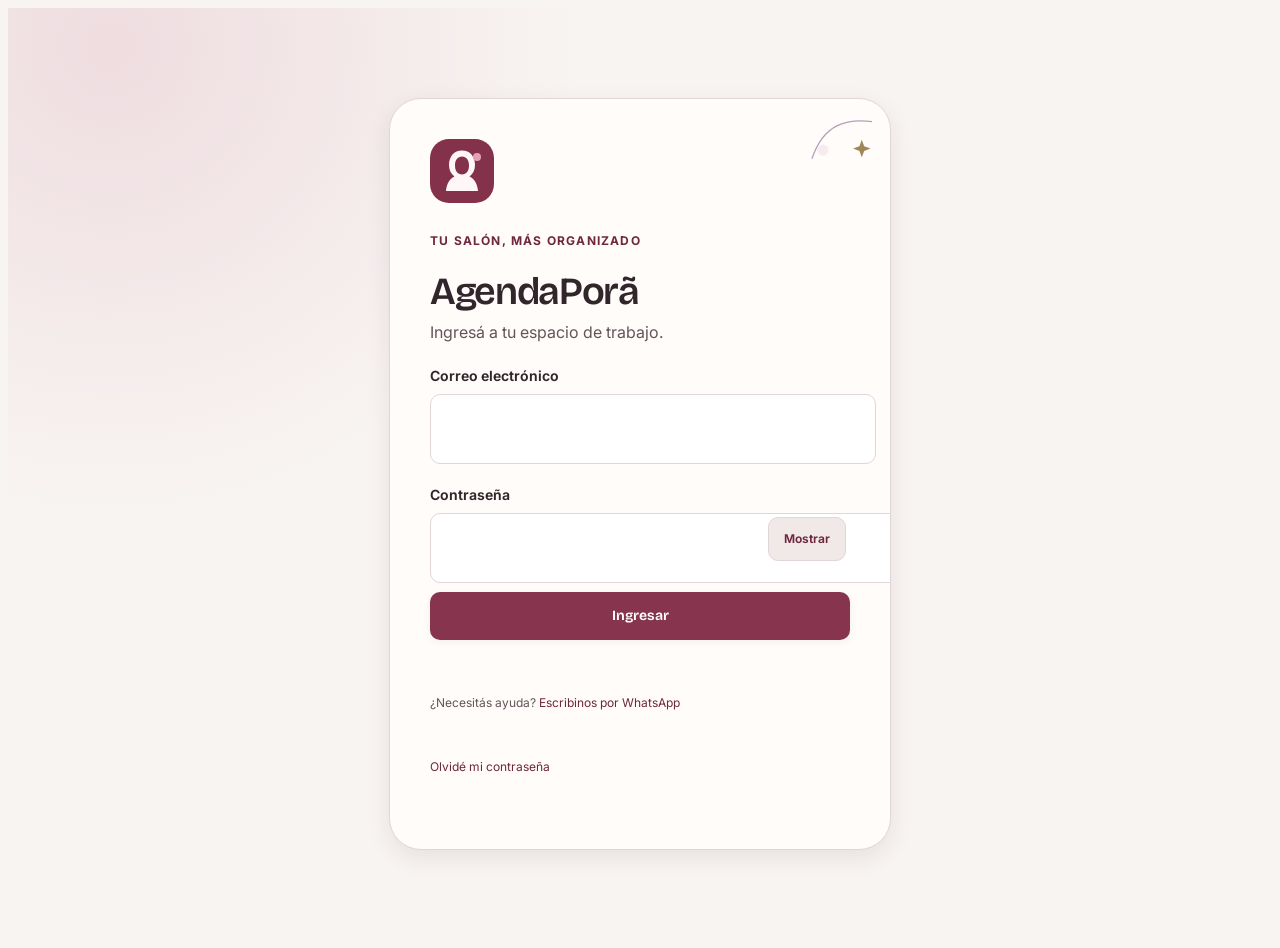
==== commit bc301c77: "feat(ui): add system theme and interaction polish" ====
--- a/index.html
+++ b/index.html
@@ -6,15 +6,15 @@
   <title>AgendaPorã · Tu salón en orden</title>
   <link rel="preconnect" href="https://fonts.googleapis.com"><link rel="preconnect" href="https://fonts.gstatic.com" crossorigin>
   <link href="https://fonts.googleapis.com/css2?family=Bricolage+Grotesque:opsz,wght@12..96,400;12..96,500;12..96,600;12..96,700&family=Inter:wght@400;500;600;700&display=swap" rel="stylesheet">
-  <link rel="icon" href="icons/icon.svg" type="image/svg+xml"><link rel="stylesheet" href="css/style.css?v=20261020-boutique1">
+  <link rel="icon" href="icons/icon.svg" type="image/svg+xml"><link rel="stylesheet" href="css/style.css?v=20261020-boutique2">
   <script type="module" src="js/app.js"></script>
 </head>
 <body>
   <div id="toast-region" class="toast-region" aria-live="polite"></div>
   <section id="login-screen" class="login-screen">
-    <div class="login-card"><img class="brand-mark" src="icons/icon.svg" alt=""><p class="eyebrow">Tu salón, más organizado</p><h1>AgendaPorã</h1><p class="muted">Ingresá a tu espacio de trabajo.</p>
+    <div class="login-card"><svg class="login-ornament" viewBox="0 0 96 72" aria-hidden="true"><path d="M10 61C25 16 55 10 86 14" fill="none" stroke="currentColor" stroke-width="1.5"/><circle cx="24" cy="50" r="7" fill="var(--primary-soft)"/><path d="m73 37 3 8 8 3-8 3-3 8-3-8-8-3 8-3z" fill="var(--warning)"/></svg><img class="brand-mark" src="icons/icon.svg" alt=""><p class="eyebrow">Tu salón, más organizado</p><h1>AgendaPorã</h1><p class="muted">Ingresá a tu espacio de trabajo.</p>
       <form id="login-form"><label for="login-email">Correo electrónico</label><input id="login-email" type="email" autocomplete="username" required>
-        <label for="login-password">Contraseña</label><input id="login-password" type="password" autocomplete="current-password" required minlength="8">
+        <label for="login-password">Contraseña</label><div class="password-input"><input id="login-password" type="password" autocomplete="current-password" required minlength="8"><button class="password-toggle" type="button" data-password-toggle="login-password" aria-controls="login-password" aria-pressed="false">Mostrar</button></div>
         <button class="button primary full" type="submit">Ingresar</button><p id="login-error" class="form-error" role="alert"></p>
       </form><p class="tiny muted">¿Necesitás ayuda? <a id="support-login" href="#">Escribinos por WhatsApp</a></p>
       <p class="tiny"><a id="forgot-password-link" href="#recuperar">Olvidé mi contraseña</a></p>
@@ -22,6 +22,7 @@
   </section>
   <section id="password-screen" class="login-screen hidden" aria-labelledby="password-screen-title">
     <div class="login-card">
+      <svg class="login-ornament" viewBox="0 0 96 72" aria-hidden="true"><path d="M10 61C25 16 55 10 86 14" fill="none" stroke="currentColor" stroke-width="1.5"/><circle cx="24" cy="50" r="7" fill="var(--primary-soft)"/><path d="m73 37 3 8 8 3-8 3-3 8-3-8-8-3 8-3z" fill="var(--warning)"/></svg>
       <img class="brand-mark" src="icons/icon.svg" alt="">
       <p class="eyebrow">AgendaPorã</p><h1 id="password-screen-title">Recuperar contraseña</h1>
       <div id="password-request-panel">
@@ -35,8 +36,8 @@
       <div id="password-update-panel" class="hidden">
         <p class="muted">Elegí una contraseña nueva para tu cuenta.</p>
         <form id="password-recovery-form">
-          <label for="recovery-password">Nueva contraseña</label><input id="recovery-password" type="password" autocomplete="new-password" minlength="8" required>
-          <label for="recovery-password-confirm">Confirmar contraseña</label><input id="recovery-password-confirm" type="password" autocomplete="new-password" minlength="8" required>
+          <label for="recovery-password">Nueva contraseña</label><div class="password-input"><input id="recovery-password" type="password" autocomplete="new-password" minlength="8" required><button class="password-toggle" type="button" data-password-toggle="recovery-password" aria-controls="recovery-password" aria-pressed="false">Mostrar</button></div>
+          <label for="recovery-password-confirm">Confirmar contraseña</label><div class="password-input"><input id="recovery-password-confirm" type="password" autocomplete="new-password" minlength="8" required><button class="password-toggle" type="button" data-password-toggle="recovery-password-confirm" aria-controls="recovery-password-confirm" aria-pressed="false">Mostrar</button></div>
           <button class="button primary full" type="submit">Guardar contraseña</button>
           <p id="password-recovery-message" class="form-error" role="alert" aria-live="polite"></p>
         </form>
@@ -59,12 +60,12 @@
     </div>
   </section>
   <div id="app-shell" class="app-shell hidden">
-    <aside class="sidebar"><a class="brand" href="#inicio"><img id="brand-logo" src="icons/icon.svg" alt=""><span><strong id="brand-name">AgendaPorã</strong><small>Gestión para salones</small></span></a>
+    <aside class="sidebar"><div class="sidebar-brand-row"><a class="brand" href="#inicio"><img id="brand-logo" src="icons/icon.svg" alt=""><span><strong id="brand-name">AgendaPorã</strong><small>Gestión para salones</small></span></a><button id="sidebar-collapse" class="icon-button sidebar-collapse-button" type="button" aria-label="Colapsar menú lateral" aria-expanded="true" title="Colapsar menú lateral"><svg class="icon-inline" viewBox="0 0 24 24" aria-hidden="true"><path d="m14 5-7 7 7 7"/></svg></button></div>
       <nav id="side-nav" class="side-nav" aria-label="Principal"></nav>
-      <div class="sidebar-bottom"><a id="public-booking-link" class="button ghost full" target="_blank" rel="noopener">Ver reservas públicas</a><button id="theme-toggle" class="button ghost full">Cambiar tema</button><button id="logout-button" class="button ghost full">Salir</button><span class="tiny muted">America/Asuncion · Gs.</span></div>
+      <div class="sidebar-bottom"><a id="public-booking-link" class="button ghost full" target="_blank" rel="noopener" title="Ver reservas públicas"><svg class="icon-inline" viewBox="0 0 24 24" aria-hidden="true"><path d="M4 4h16v16H4z"/><path d="M4 13h4l2 3h4l2-3h4"/></svg><span>Ver reservas públicas</span></a><button id="theme-toggle" class="button ghost full" type="button" aria-label="Cambiar tema" title="Cambiar tema"><svg class="icon-inline" viewBox="0 0 24 24" aria-hidden="true"><circle cx="12" cy="12" r="8"/><path d="M12 4a8 8 0 0 0 0 16z"/></svg><span>Cambiar tema</span></button><button id="logout-button" class="button ghost full" type="button" aria-label="Cerrar sesión" title="Cerrar sesión"><svg class="icon-inline" viewBox="0 0 24 24" aria-hidden="true"><path d="M10 4H5v16h5M14 8l4 4-4 4M18 12H9"/></svg><span>Salir</span></button><span class="tiny muted">America/Asuncion · Gs.</span></div>
     </aside>
-    <main class="main-area"><header class="topbar"><button id="mobile-menu" class="icon-button" type="button" aria-label="Abrir menú" aria-haspopup="dialog" aria-controls="mobile-menu-dialog" aria-expanded="false">☰</button><div><p class="eyebrow" id="page-kicker">Tu espacio</p><h1 id="page-title">Inicio</h1></div><button class="global-search-trigger" type="button" data-action="quick-search-open" aria-label="Buscar clientas, turnos y servicios"><span aria-hidden="true">⌕</span><span class="search-trigger-label">Buscar</span><kbd>/</kbd></button><button class="keyboard-help-button" type="button" data-action="keyboard-help" aria-label="Ayuda de atajos de teclado">?</button><div class="topbar-actions"><span id="subscription-badge" class="status-pill"></span><button id="logout-button-top" class="button ghost">Salir</button></div></header>
-      <div id="subscription-alert" class="notice hidden"></div><section id="view-root" class="view-root" aria-live="polite"></section>
+    <main class="main-area"><header class="topbar"><button id="mobile-menu" class="icon-button" type="button" aria-label="Abrir menú" aria-haspopup="dialog" aria-controls="mobile-menu-dialog" aria-expanded="false"><svg class="icon-inline" viewBox="0 0 24 24" aria-hidden="true"><path d="M4 7h16M4 12h16M4 17h16"/></svg></button><div class="topbar-heading"><img id="topbar-brand-logo" class="topbar-logo" src="icons/icon.svg" alt=""><div><p class="eyebrow" id="page-kicker">Tu espacio</p><h1 id="page-title">Inicio</h1></div></div><button class="global-search-trigger" type="button" data-action="quick-search-open" aria-label="Buscar clientas, turnos y servicios"><span aria-hidden="true"><svg class="icon-inline" viewBox="0 0 24 24"><circle cx="10.8" cy="10.8" r="6.7"/><path d="m16 16 4.3 4.3"/></svg></span><span class="search-trigger-label">Buscar</span><kbd>/</kbd></button><button class="keyboard-help-button" type="button" data-action="keyboard-help" aria-label="Ayuda de atajos de teclado">?</button><div class="topbar-actions"><span id="subscription-badge" class="status-pill"></span><button id="logout-button-top" class="button ghost">Salir</button></div></header>
+      <div id="subscription-alert" class="notice hidden"></div><div id="offline-notice" class="notice offline-notice hidden" role="status" aria-live="polite">Estás sin conexión. Para consultar o guardar datos del salón, conectate a internet.</div><section id="view-root" class="view-root" aria-live="polite"></section>
     </main>
     <nav id="bottom-nav" class="bottom-nav" aria-label="Navegación móvil"></nav>
     <div id="quick-actions" class="quick-actions"><div class="quick-action-menu"><button type="button" class="button soft" data-action="fab-appointment">＋ Nuevo turno</button><button type="button" class="button soft" data-action="fab-client">♡ Nueva clienta</button><button type="button" class="button soft" data-action="fab-expense">− Registrar gasto</button></div><button type="button" class="fab" data-action="fab-toggle" aria-label="Accesos rápidos" aria-expanded="false">＋</button></div>
@@ -75,7 +76,7 @@
       <nav id="mobile-menu-nav" class="mobile-menu-nav" aria-label="Todas las secciones"></nav>
       <div class="mobile-menu-actions">
         <a id="mobile-public-booking-link" class="button ghost full" target="_blank" rel="noopener">Ver reservas públicas</a>
-        <button id="mobile-theme-toggle" class="button ghost full" type="button">Cambiar tema</button>
+        <label class="field theme-preference-field"><span>Modo de pantalla</span><select id="mobile-theme-toggle" data-theme-preference aria-label="Preferencia de tema"><option value="system">Seguir sistema</option><option value="light">Claro</option><option value="dark">Oscuro</option></select></label>
         <button id="mobile-logout-button" class="button ghost full" type="button">Cerrar sesión</button>
       </div>
     </div>
--- a/css/style.css
+++ b/css/style.css
@@ -61,7 +61,7 @@
 justify-content:center;
 gap:.45rem;
 text-decoration:none;
-transition:transform .15s,background .15s}
+transition:transform .15s,opacity .15s}
 .button:hover {
 transform:translateY(-1px);
 text-decoration:none}
@@ -569,8 +569,15 @@
 color:var(--text);
 margin-bottom:.35rem}
 .empty-icon {
-font-size:1.8rem;
-margin-bottom:.5rem}
+display:grid;
+width:44px;
+height:44px;
+margin:0 auto .5rem;
+place-items:center;
+border-radius:var(--radius-md);
+background:var(--primary-soft);
+color:var(--primary)}
+.empty-icon svg { width:26px; height:26px; fill:none; stroke:currentColor; stroke-width:1.8; stroke-linecap:round; stroke-linejoin:round; }
 .modal {
 border:0;
 border-radius:22px;
@@ -1284,7 +1291,6 @@
   .cash-print-area .section-heading .button-group {width:100%}
   .cash-print-area .section-heading .button-group .button {flex:1;min-width:44px}
   .cash-print-area .toolbar {flex-wrap:wrap;align-items:flex-start}
-  .cash-print-area #cash-date {width:100%;min-width:0}
 }
 
 .cash-breakdown-panel {min-width:0}
@@ -1522,7 +1528,7 @@
   font-weight: 650;
   line-height: 1.2;
   text-decoration: none;
-  transition: transform var(--motion-fast) var(--ease-spring), background-color var(--motion-fast) var(--ease-standard), border-color var(--motion-fast) var(--ease-standard), color var(--motion-fast) var(--ease-standard), box-shadow var(--motion-fast) var(--ease-standard);
+  transition: transform var(--motion-fast) var(--ease-spring), opacity var(--motion-fast) var(--ease-standard);
 }
 .button:hover { transform: translateY(-1px); text-decoration: none; }
 .button:active { transform: scale(.98); }
@@ -1573,7 +1579,6 @@
 .nav-link {
   min-height: 48px; padding: 10px 12px; border-radius: var(--radius-md);
   color: var(--text-muted); font-size: var(--text-14); font-weight: 550;
-  transition: background-color var(--motion-fast) var(--ease-standard), color var(--motion-fast) var(--ease-standard);
 }
 .nav-link:hover, .nav-link.active { background: var(--primary-soft); color: var(--primary); }
 .nav-link.active { box-shadow: inset 3px 0 0 var(--primary-fill); font-weight: 700; }
@@ -1613,7 +1618,7 @@
   border: 1px solid var(--border); border-radius: var(--radius-lg); background: var(--surface);
   box-shadow: var(--elevation-1);
 }
-.metric-card { min-width: 0; padding: 20px; transition: transform var(--motion-standard) var(--ease-standard), box-shadow var(--motion-standard) var(--ease-standard); }
+.metric-card { min-width: 0; padding: 20px; transition: transform var(--motion-standard) var(--ease-standard); }
 .metric-card:hover { transform: translateY(-2px); box-shadow: var(--elevation-2); }
 .metric-label { color: var(--text-muted); font-size: var(--text-12); font-weight: 650; }
 .metric-value { margin: 6px 0; color: var(--text); font-family: var(--font-display); font-size: clamp(22px, 2vw, 30px); font-weight: 600; letter-spacing: -.03em; font-variant-numeric: tabular-nums; overflow-wrap: anywhere; }
@@ -1696,7 +1701,7 @@
 .booking-card > .muted { font-size: var(--text-16); }
 .booking-service-option {
   min-height: 64px; border: 1px solid var(--border); border-radius: var(--radius-md);
-  background: var(--surface-raised); transition: border-color var(--motion-fast) var(--ease-standard), box-shadow var(--motion-fast) var(--ease-standard);
+  background: var(--surface-raised);
 }
 .booking-service-option:has(input:checked) { border-color: var(--primary-fill); box-shadow: inset 0 0 0 1px var(--primary-fill); }
 .booking-service-option strong { color: var(--text); }
@@ -1866,7 +1871,7 @@
 .ui-scale { list-style: none; padding: 0; margin-top: 18px; color: var(--text-muted); font-size: 12px; }
 .ui-switch { display: inline-flex; align-items: center; gap: 10px; min-height: 48px; cursor: pointer; }
 .ui-switch input { position: absolute; opacity: 0; width: 1px; height: 1px; }
-.ui-switch-track { width: 44px; height: 26px; border-radius: var(--radius-pill); background: var(--border); position: relative; transition: background var(--motion-fast) var(--ease-standard); }
+.ui-switch-track { width: 44px; height: 26px; border-radius: var(--radius-pill); background: var(--border); position: relative; }
 .ui-switch-track::after { content: ""; position: absolute; width: 20px; height: 20px; left: 3px; top: 3px; border-radius: 50%; background: var(--surface-raised); transition: transform var(--motion-fast) var(--ease-standard); }
 .ui-switch input:checked + .ui-switch-track { background: var(--primary-fill); }
 .ui-switch input:checked + .ui-switch-track::after { transform: translateX(18px); }
@@ -1899,3 +1904,183 @@
   .ui-type-sample { align-items: flex-start; flex-direction: column; }
   .ui-guide-footer { align-items: flex-start; flex-direction: column; }
 }
+
+/* Navegación de escritorio y etiquetas móviles para tablas */
+.sidebar-brand-row { display: flex; align-items: center; justify-content: space-between; gap: 8px; }
+.sidebar-brand-row .brand { min-width: 0; flex: 1; }
+.sidebar-collapse-button { flex: none; }
+.topbar-heading { min-width: 0; }
+.topbar-logo { display: none; }
+.nav-more { font: inherit; cursor: pointer; }
+.nav-more:hover { text-decoration: none; }
+.sidebar-bottom .button { gap: 10px; }
+.sidebar-bottom .button > span { min-width: 0; }
+@media (min-width: 721px) {
+  .app-shell.sidebar-collapsed .sidebar { width: 84px; padding-inline: 10px; }
+  .app-shell.sidebar-collapsed .main-area { margin-left: 84px; }
+  .app-shell.sidebar-collapsed .sidebar-brand-row { flex-direction: column; gap: 12px; }
+  .app-shell.sidebar-collapsed .sidebar .brand { justify-content: center; padding: 4px 0 8px; }
+  .app-shell.sidebar-collapsed .sidebar .brand > span,
+  .app-shell.sidebar-collapsed .side-nav .nav-link > span:not(.nav-icon),
+  .app-shell.sidebar-collapsed .sidebar-bottom .tiny { display: none; }
+  .app-shell.sidebar-collapsed .sidebar .brand img { width: 48px; height: 48px; }
+  .app-shell.sidebar-collapsed .side-nav .nav-link { justify-content: center; padding-inline: 8px; }
+  .app-shell.sidebar-collapsed .sidebar-bottom .button { justify-content: center; padding-inline: 8px; font-size: 0; }
+  .app-shell.sidebar-collapsed .sidebar-bottom .button .icon-inline { width: 20px; height: 20px; flex: none; }
+  .app-shell.sidebar-collapsed .sidebar-collapse-button svg { transform: rotate(180deg); }
+}
+@media (max-width: 720px) {
+  .sidebar-collapse-button { display: none; }
+  .topbar-heading { display: flex; align-items: center; gap: 8px; flex: 1; }
+  .topbar-logo { display: block; flex: none; width: 34px; height: 34px; border-radius: 12px; object-fit: cover; }
+  .topbar-heading > div { min-width: 0; }
+  .topbar-heading .eyebrow { display: block; max-width: 100%; margin: 0 0 2px; overflow: hidden; color: var(--text-muted); font: 600 10px/1.2 var(--font-body); letter-spacing: .02em; text-overflow: ellipsis; text-transform: none; white-space: nowrap; }
+  .topbar-heading h1 { max-width: 100%; overflow: hidden; text-overflow: ellipsis; white-space: nowrap; }
+  .global-search-trigger > span:first-child { font-size: initial; }
+  .global-search-trigger > span:first-child::after { content: none; }
+  .bottom-nav .nav-more { border: 0; background: transparent; color: var(--text-muted); }
+  .bottom-nav .nav-more.active { background: var(--primary-soft); color: var(--primary); }
+  .table-component .table-wrap { overflow: visible; border: 0; border-radius: 0; background: transparent; }
+  .table-component table, .table-component tbody { display: block; width: 100%; min-width: 0; }
+  .table-component thead { position: absolute; width: 1px; height: 1px; overflow: hidden; clip: rect(0,0,0,0); white-space: nowrap; }
+  .table-component tbody { display: grid; gap: 10px; }
+  .table-component tr { display: block; overflow: hidden; border: 1px solid var(--border); border-radius: var(--radius-md); background: var(--surface); box-shadow: var(--elevation-1); }
+  .table-component td { min-width: 0; min-height: 42px; display: flex; align-items: flex-start; justify-content: space-between; gap: 12px; padding: 10px 12px; border-bottom: 1px solid var(--border); text-align: right; overflow-wrap: anywhere; }
+  .table-component td::before { content: attr(data-label); flex: 0 0 34%; color: var(--text-muted); font-size: 11px; font-weight: 650; text-align: left; }
+  .table-component td:last-child { border-bottom: 0; }
+  .table-component td:not([data-label]) { justify-content: flex-end; }
+  .table-component td[colspan] { display: block; text-align: left; }
+  .table-component td[colspan]::before { display: none; }
+  .table-component .table-actions { justify-content: flex-end; }
+}
+
+/* Fase 3 · inicio, ficha de clienta y horarios de reserva */
+.home-hero { display:grid; grid-template-columns:minmax(0,1fr) auto; align-items:center; gap:24px; padding:clamp(22px,4vw,38px); overflow:hidden; border:1px solid var(--border); border-radius:var(--radius-xl); background:linear-gradient(120deg,var(--surface) 45%,var(--primary-soft)); box-shadow:var(--elevation-1); }
+.home-hero-copy { min-width:0; }
+.home-hero-copy h2 { margin:0 0 8px; color:var(--primary); font:600 clamp(28px,4vw,42px)/1.08 var(--font-display); letter-spacing:-.035em; }
+.home-hero-copy > p:not(.eyebrow) { max-width:58ch; margin-bottom:20px; color:var(--text-muted); }
+.home-hero-actions { display:flex; flex-wrap:wrap; gap:8px; }
+.home-hero-actions .button { min-height:46px; }
+.home-date-card { display:grid; min-width:132px; justify-items:center; padding:18px; border:1px solid var(--border); border-radius:var(--radius-lg); background:var(--surface-raised); box-shadow:var(--elevation-1); text-align:center; }
+.home-date-card span { color:var(--text-muted); font-size:13px; text-transform:capitalize; }
+.home-date-card strong { color:var(--primary); font:600 48px/1.1 var(--font-display); font-variant-numeric:tabular-nums; }
+.home-period-summary { display:grid; grid-template-columns:repeat(2,minmax(0,1fr)); gap:12px; }
+.home-period-summary > span { display:grid; gap:4px; padding:16px 18px; border:1px solid var(--border); border-radius:var(--radius-md); background:var(--surface); color:var(--text-muted); font-size:13px; }
+.home-period-summary strong { color:var(--text); font-size:20px; font-variant-numeric:tabular-nums; }
+.home-period-summary small { color:var(--text-muted); }
+.home-content-grid { align-items:start; }
+.home-side-panels { display:grid; gap:16px; }
+.home-panel-icon { display:grid; width:42px; height:42px; place-items:center; border-radius:14px; background:var(--primary-soft); color:var(--primary); }
+.home-panel-icon svg { width:22px; height:22px; }
+.appointment-timeline .list-row { align-items:center; }
+.dashboard-appointment-row .avatar { width:42px; height:42px; border-radius:15px; }
+.dashboard-call .small-button { min-width:44px; }
+.avatar.tone-0 { background:var(--primary-soft); color:var(--primary); }
+.avatar.tone-1 { background:var(--success-surface); color:var(--success); }
+.avatar.tone-2 { background:var(--warning-surface); color:var(--warning); }
+.avatar.tone-3 { background:var(--danger-surface); color:var(--danger); }
+.avatar.tone-4 { background:var(--whatsapp-soft); color:var(--whatsapp); }
+.avatar.tone-5 { background:var(--surface-soft); color:var(--text); }
+.client-table-name { display:flex; align-items:center; gap:10px; min-width:180px; }
+.client-table-name .avatar { flex:none; }
+.profile-detail { min-width:0; }
+.profile-tabs { display:flex; gap:4px; overflow:auto; padding:4px; border:1px solid var(--border); border-radius:var(--radius-md); background:var(--surface-soft); scrollbar-width:thin; }
+.profile-tabs [role="tab"] { flex:1 0 auto; min-width:72px; min-height:44px; padding:8px 12px; border:0; border-radius:var(--radius-sm); background:transparent; color:var(--text-muted); font:600 13px/1.2 var(--font-body); }
+.profile-tabs [aria-selected="true"] { background:var(--surface); color:var(--primary); box-shadow:var(--elevation-1); }
+.profile-tab-panel { margin-top:12px; }
+.profile-summary-grid { display:grid; grid-template-columns:repeat(3,minmax(0,1fr)); gap:10px; margin:16px 0; }
+.profile-summary-grid > div { display:grid; gap:6px; padding:14px; border:1px solid var(--border); border-radius:var(--radius-md); background:var(--surface-raised); }
+.profile-summary-grid strong { overflow-wrap:anywhere; }
+.booking-time-field { min-width:0; margin:0; padding:0; border:0; }
+.booking-time-field legend { margin-bottom:8px; font-weight:700; }
+.booking-time-grid { display:grid; grid-template-columns:repeat(5,minmax(0,1fr)); gap:8px; }
+.booking-time-option { min-width:0; min-height:48px; padding:8px; border:1px solid var(--border); border-radius:var(--radius-sm); background:var(--surface-raised); color:var(--text); font:600 14px/1.2 var(--font-body); font-variant-numeric:tabular-nums; transition:transform var(--motion-fast) var(--ease-standard); }
+.booking-time-option:hover { border-color:var(--primary-fill); transform:translateY(-1px); }
+.booking-time-option.is-selected { border-color:var(--primary-fill); background:var(--primary-soft); color:var(--primary); box-shadow:inset 0 0 0 1px var(--primary-fill); }
+.booking-time-message { grid-column:1/-1; margin:0; padding:12px 14px; border:1px dashed var(--border); border-radius:var(--radius-sm); background:var(--surface-soft); color:var(--text-muted); }
+.booking-services-summary { position:sticky; bottom:max(8px,env(safe-area-inset-bottom)); z-index:var(--z-sticky); padding:10px 12px; border:1px solid var(--border); border-radius:var(--radius-sm); background:var(--surface-soft); box-shadow:var(--elevation-1); }
+.success-panel:not(.hidden) { animation:success-pop var(--motion-slow) var(--ease-standard) both; }
+@keyframes success-pop { from { opacity:0; transform:translateY(8px) scale(.98); } to { opacity:1; transform:translateY(0) scale(1); } }
+.agenda-print-title { display:none; }
+@media (max-width:760px) {
+  .home-hero { grid-template-columns:minmax(0,1fr) auto; gap:12px; padding:20px; }
+  .home-date-card { min-width:88px; padding:12px; }
+  .home-date-card strong { font-size:38px; }
+  .home-date-card span { font-size:11px; }
+  .home-hero-actions .button { flex:1 1 calc(50% - 8px); }
+  .home-period-summary { gap:8px; }
+  .home-period-summary > span { padding:13px; }
+  .home-period-summary strong { font-size:17px; }
+  .profile-tabs { margin-inline:-2px; }
+  .profile-summary-grid { grid-template-columns:1fr; }
+  .booking-time-grid { grid-template-columns:repeat(3,minmax(0,1fr)); }
+}
+@media (max-width:420px) {
+  .home-hero { grid-template-columns:minmax(0,1fr); }
+  .home-date-card { grid-template-columns:auto auto; justify-content:start; align-items:center; justify-items:start; column-gap:10px; width:max-content; min-width:0; }
+  .home-date-card strong { grid-row:span 2; }
+  .home-date-card span:first-child { align-self:end; }
+  .home-date-card span:last-child { align-self:start; }
+  .home-hero-actions .button { flex-basis:100%; }
+}
+@media print {
+  @page { size:A4 portrait; margin:12mm; }
+  .agenda-print-title { display:block; margin:0 0 12px; color:var(--print-text); font:600 22px/1.2 var(--font-display); }
+  .agenda-toolbar, .agenda-instructions, [data-action="new-appointment"], [data-action="print-agenda"] { display:none !important; }
+  .calendar-scroll { max-height:none; overflow:visible; border:0; box-shadow:none; }
+  .calendar-grid { min-width:0 !important; }
+  .cal-day-column { break-inside:avoid; }
+  .cal-event { print-color-adjust:exact; -webkit-print-color-adjust:exact; }
+}
+
+.cash-methods .button { display:grid; grid-template-columns:30px 1fr; justify-content:start; text-align:left; min-height:64px; padding:10px 14px; }
+.payment-method-icon { display:grid; width:28px; height:28px; place-items:center; color:currentColor; }
+.payment-method-icon svg { width:24px; height:24px; fill:none; stroke:currentColor; stroke-width:1.8; stroke-linecap:round; stroke-linejoin:round; }
+.quick-payment-amount { padding:16px; border:1px solid var(--border); border-radius:var(--radius-md); background:var(--primary-soft); }
+.quick-payment-amount span { color:var(--text-muted); }
+.quick-payment-amount input { min-height:68px; margin:8px 0 0; border-color:var(--primary-fill); background:var(--surface); color:var(--primary); font:600 clamp(28px,7vw,42px)/1.1 var(--font-display); font-variant-numeric:tabular-nums; }
+
+/* Fase 4 · acceso, retroalimentación y lectura */
+.password-input { position:relative; min-width:0; }
+.password-input input { margin-bottom:0; padding-inline-end:96px; }
+.password-toggle { position:absolute; inset-inline-end:4px; top:4px; min-width:78px; min-height:44px; padding:8px 10px; border:1px solid var(--border); border-radius:var(--radius-sm); background:var(--surface-soft); color:var(--primary); font-size:var(--text-12); font-weight:650; }
+.theme-preference-field { display:grid; gap:6px; min-width:0; margin:0; font-size:var(--text-12); }
+.theme-preference-field select { min-height:44px; margin:0; border-radius:var(--radius-sm); }
+.mobile-menu-actions .theme-preference-field { grid-column:1/-1; }
+.offline-notice { position:sticky; top:70px; z-index:var(--z-sticky); border-color:var(--warning-border); background:var(--warning-surface); color:var(--warning); }
+.chart-data-details { margin-top:12px; border:1px solid var(--border); border-radius:var(--radius-sm); background:var(--surface); }
+.chart-data-details summary { min-height:44px; padding:10px 12px; color:var(--primary); font-weight:650; cursor:pointer; }
+.chart-data-details ul { display:grid; grid-template-columns:repeat(2,minmax(0,1fr)); gap:4px 16px; max-height:240px; overflow:auto; margin:0; padding:0 14px 14px; list-style:none; }
+.chart-data-details li { display:flex; justify-content:space-between; gap:10px; border-bottom:1px solid var(--border); padding:6px 0; font-size:var(--text-12); }
+.chart-data-details li strong { color:var(--text); font-variant-numeric:tabular-nums; }
+#income-chart { animation:chart-in var(--motion-standard) var(--ease-standard) both; }
+@keyframes chart-in { from { opacity:0; transform:translateY(6px); } to { opacity:1; transform:translateY(0); } }
+.skeleton { min-height:14px; border-radius:var(--radius-pill); background:var(--surface-soft); animation:skeleton-pulse 1.2s var(--ease-standard) infinite alternate; }
+.skeleton-title { width:46%; min-height:24px; margin-bottom:16px; }
+.skeleton-row { width:100%; margin:10px 0; }
+.skeleton-row.short { width:68%; }
+@keyframes skeleton-pulse { from { opacity:.55; } to { opacity:1; } }
+.loyalty-confetti { position:fixed; inset:0; z-index:var(--z-toast); pointer-events:none; }
+.login-card { position:relative; overflow:hidden; }
+.login-ornament { position:absolute; top:10px; right:10px; width:76px; height:60px; color:var(--lilac); opacity:.65; pointer-events:none; }
+.login-card > :not(.login-ornament) { position:relative; z-index:1; }
+@media (max-width:560px) {
+  .chart-data-details ul { grid-template-columns:1fr; }
+  .mobile-menu-actions .theme-preference-field { min-width:0; }
+  .offline-notice { top:64px; }
+}
+.sr-only { position:absolute !important; width:1px !important; height:1px !important; padding:0 !important; margin:-1px !important; overflow:hidden !important; clip:rect(0,0,0,0) !important; white-space:nowrap !important; border:0 !important; }
+.cash-loading-skeleton { display:grid; gap:14px; }
+.view-root { animation:view-enter var(--motion-standard) var(--ease-standard) both; }
+.appointment-timeline .list-row { animation:view-enter var(--motion-standard) var(--ease-standard) both; }
+.appointment-timeline .list-row:nth-child(2) { animation-delay:30ms; }
+.appointment-timeline .list-row:nth-child(3) { animation-delay:60ms; }
+.appointment-timeline .list-row:nth-child(4) { animation-delay:90ms; }
+.appointment-timeline .list-row:nth-child(5) { animation-delay:120ms; }
+@keyframes view-enter { from { opacity:0; transform:translateY(5px); } to { opacity:1; transform:translateY(0); } }
+.toast.success::before { content:"✓"; display:inline-grid; width:20px; height:20px; margin-inline-end:8px; place-items:center; border-radius:var(--radius-pill); background:var(--on-success); color:var(--success-solid); font-size:12px; }
+.toast.success::before { animation:toast-check var(--motion-standard) var(--ease-spring) both; }
+.toast-message { flex:1; min-width:0; }
+.toast.has-action { display:flex; align-items:center; gap:10px; }
+.toast-action { flex:none; min-width:84px; min-height:44px; padding:8px 12px; border:1px solid currentColor; border-radius:var(--radius-sm); background:transparent; color:inherit; font:650 var(--text-12)/1.2 var(--font-body); }
+@keyframes toast-check { from { opacity:0; transform:scale(.55); } to { opacity:1; transform:scale(1); } }
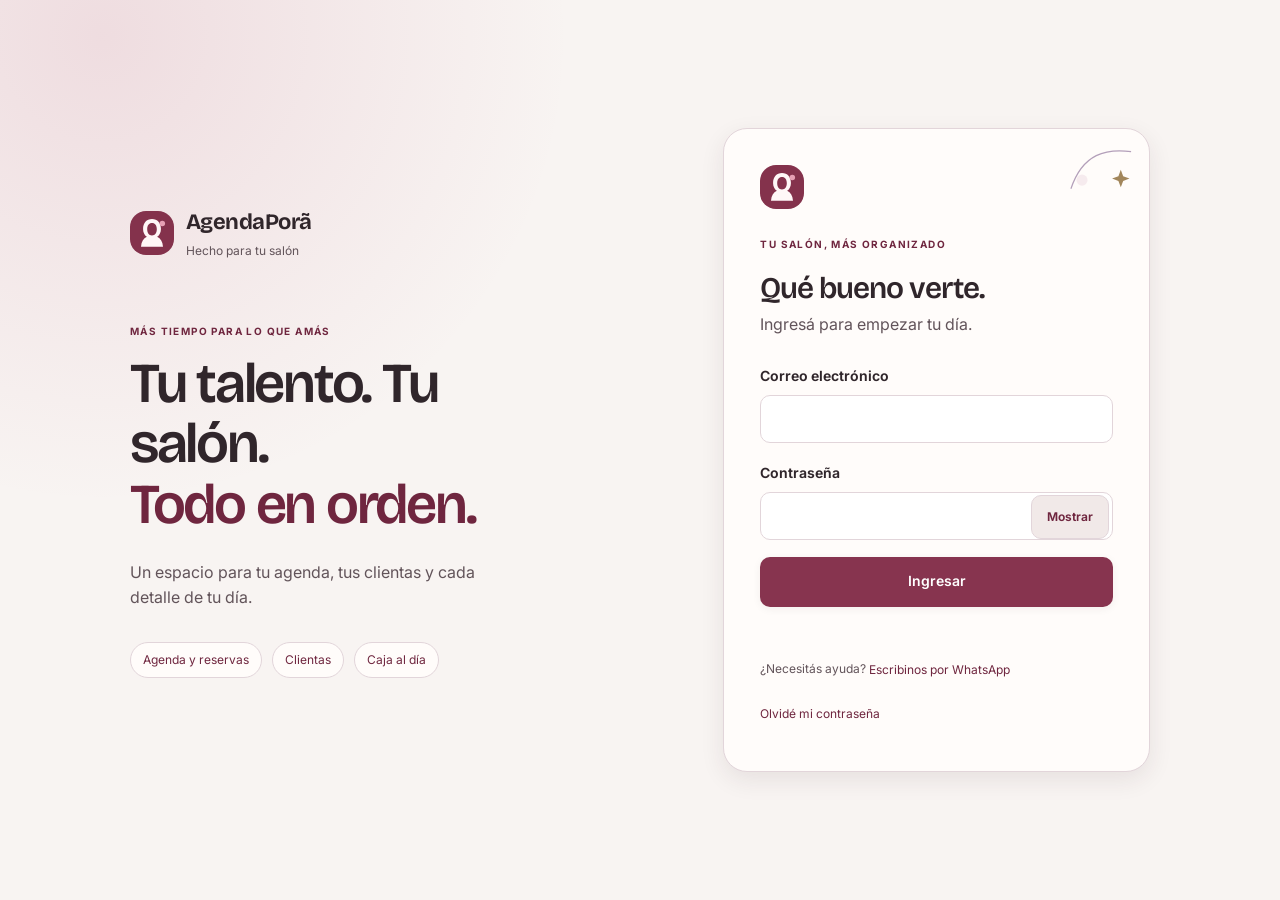
==== commit 6424ae34: "feat(ui): refine salon dashboard and booking presentation" ====
--- a/index.html
+++ b/index.html
@@ -6,18 +6,27 @@
   <title>AgendaPorã · Tu salón en orden</title>
   <link rel="preconnect" href="https://fonts.googleapis.com"><link rel="preconnect" href="https://fonts.gstatic.com" crossorigin>
   <link href="https://fonts.googleapis.com/css2?family=Bricolage+Grotesque:opsz,wght@12..96,400;12..96,500;12..96,600;12..96,700&family=Inter:wght@400;500;600;700&display=swap" rel="stylesheet">
-  <link rel="icon" href="icons/icon.svg" type="image/svg+xml"><link rel="stylesheet" href="css/style.css?v=20261020-boutique2">
+  <link rel="icon" href="icons/icon.svg" type="image/svg+xml"><link rel="stylesheet" href="css/style.css?v=20261020-cash-print-final-layout"><link rel="stylesheet" href="css/refinement.css?v=20261026">
   <script type="module" src="js/app.js"></script>
 </head>
 <body>
   <div id="toast-region" class="toast-region" aria-live="polite"></div>
   <section id="login-screen" class="login-screen">
-    <div class="login-card"><svg class="login-ornament" viewBox="0 0 96 72" aria-hidden="true"><path d="M10 61C25 16 55 10 86 14" fill="none" stroke="currentColor" stroke-width="1.5"/><circle cx="24" cy="50" r="7" fill="var(--primary-soft)"/><path d="m73 37 3 8 8 3-8 3-3 8-3-8-8-3 8-3z" fill="var(--warning)"/></svg><img class="brand-mark" src="icons/icon.svg" alt=""><p class="eyebrow">Tu salón, más organizado</p><h1>AgendaPorã</h1><p class="muted">Ingresá a tu espacio de trabajo.</p>
+    <div class="login-layout">
+      <div class="login-intro">
+        <a class="brand" href="index.html" aria-label="AgendaPorã, inicio"><img src="icons/icon.svg" alt=""><span><strong>AgendaPorã</strong><small>Hecho para tu salón</small></span></a>
+        <p class="eyebrow">Más tiempo para lo que amás</p>
+        <h2>Tu talento. Tu salón.<br><span>Todo en orden.</span></h2>
+        <p>Un espacio para tu agenda, tus clientas y cada detalle de tu día.</p>
+        <ul class="login-features" aria-label="Funciones de AgendaPorã"><li>Agenda y reservas</li><li>Clientas</li><li>Caja al día</li></ul>
+      </div>
+    <div class="login-card"><svg class="login-ornament" viewBox="0 0 96 72" aria-hidden="true"><path d="M10 61C25 16 55 10 86 14" fill="none" stroke="currentColor" stroke-width="1.5"/><circle cx="24" cy="50" r="7" fill="var(--primary-soft)"/><path d="m73 37 3 8 8 3-8 3-3 8-3-8-8-3 8-3z" fill="var(--warning)"/></svg><img class="brand-mark" src="icons/icon.svg" alt=""><p class="eyebrow">Tu salón, más organizado</p><h1>Qué bueno verte.</h1><p class="muted">Ingresá para empezar tu día.</p>
       <form id="login-form"><label for="login-email">Correo electrónico</label><input id="login-email" type="email" autocomplete="username" required>
         <label for="login-password">Contraseña</label><div class="password-input"><input id="login-password" type="password" autocomplete="current-password" required minlength="8"><button class="password-toggle" type="button" data-password-toggle="login-password" aria-controls="login-password" aria-pressed="false">Mostrar</button></div>
         <button class="button primary full" type="submit">Ingresar</button><p id="login-error" class="form-error" role="alert"></p>
       </form><p class="tiny muted">¿Necesitás ayuda? <a id="support-login" href="#">Escribinos por WhatsApp</a></p>
       <p class="tiny"><a id="forgot-password-link" href="#recuperar">Olvidé mi contraseña</a></p>
+    </div>
     </div>
   </section>
   <section id="password-screen" class="login-screen hidden" aria-labelledby="password-screen-title">
--- a/css/style.css
+++ b/css/style.css
@@ -2083,4 +2083,54 @@
 .toast-message { flex:1; min-width:0; }
 .toast.has-action { display:flex; align-items:center; gap:10px; }
 .toast-action { flex:none; min-width:84px; min-height:44px; padding:8px 12px; border:1px solid currentColor; border-radius:var(--radius-sm); background:transparent; color:inherit; font:650 var(--text-12)/1.2 var(--font-body); }
+
+@media print {
+  .cash-page-view > .section-heading,
+  .cash-page-view > .cash-opening-panel,
+  .cash-page-view > .cash-history-panel { display:none !important; }
+  html, body, #app-shell, .main-area, #view-root, .cash-page-view { height:auto !important; min-height:0 !important; }
+  .cash-page-view .cash-print-area.has-closed-detail > .cash-session-panel:not(.cash-closed-detail) { display:none !important; }
+  .cash-page-view,
+  .cash-page-view .cash-print-area { box-sizing:border-box; width:100% !important; min-width:0 !important; max-width:100% !important; margin:0 !important; padding:0 !important; overflow:visible !important; }
+  .cash-page-view .cash-print-area > .cash-session-panel { box-sizing:border-box; width:100% !important; min-width:0 !important; max-width:100% !important; margin:0 !important; break-inside:auto !important; page-break-inside:auto !important; }
+  .cash-page-view .cash-session-heading { break-inside:avoid; page-break-inside:avoid; break-after:avoid; page-break-after:avoid; }
+  .cash-page-view .cash-session-panel .cash-metrics { grid-template-columns:repeat(3,minmax(0,1fr)) !important; gap:6px !important; break-inside:auto !important; }
+  .cash-page-view .cash-session-panel .metric-card { box-sizing:border-box; min-width:0; padding:8px; break-inside:avoid; page-break-inside:avoid; }
+  .cash-page-view .cash-session-panel .metric-label,
+  .cash-page-view .cash-session-panel .metric-value,
+  .cash-page-view .cash-breakdown-panel { min-width:0; overflow-wrap:anywhere; }
+  .cash-page-view .cash-breakdown-grid { grid-template-columns:repeat(2,minmax(0,1fr)) !important; gap:8px !important; }
+  .cash-page-view .cash-breakdown-panel { box-sizing:border-box; max-width:100%; break-inside:auto !important; page-break-inside:auto !important; }
+  .cash-page-view .cash-breakdown-panel h3 { break-after:avoid; page-break-after:avoid; }
+  .cash-page-view .cash-breakdown-row { grid-template-columns:minmax(0,1fr) auto; gap:6px; min-width:0; break-inside:avoid; page-break-inside:avoid; }
+  .cash-page-view .cash-breakdown-row > div { min-width:0; overflow-wrap:anywhere; }
+  .cash-page-view .cash-breakdown-amount { white-space:normal; overflow-wrap:anywhere; }
+}
+@media print and (max-width:100mm) {
+  .cash-page-view .cash-session-panel .cash-metrics { grid-template-columns:minmax(0,1fr) !important; }
+  .cash-page-view .cash-session-panel .cash-metrics .metric-card:last-child { grid-column:auto !important; }
+  .cash-page-view .cash-breakdown-grid { display:block !important; }
+  .cash-page-view .cash-breakdown-row { grid-template-columns:minmax(0,1fr); }
+  .cash-page-view .cash-breakdown-amount { text-align:left; }
+}
+@media print and (min-width:100mm) {
+  @page { size:A4 portrait; margin:8mm; }
+  .cash-page-view .cash-print-area > .cash-session-panel { gap:10px !important; padding:12px !important; }
+  .cash-page-view .cash-session-heading { padding-bottom:8px; }
+  .cash-page-view .cash-session-heading h2 { margin:0 0 3px; font-size:15pt; line-height:1.2; }
+  .cash-page-view .cash-session-heading p { margin:3px 0; line-height:1.2; }
+  .cash-page-view .cash-session-panel .cash-metrics { grid-template-columns:repeat(3,minmax(0,1fr)) !important; gap:6px !important; margin-bottom:8px; }
+  .cash-page-view .cash-session-panel .metric-card { padding:8px !important; }
+  .cash-page-view .cash-session-panel .metric-label { font-size:8pt; line-height:1.15; }
+  .cash-page-view .cash-session-panel .metric-value { margin:3px 0; font-size:12pt; line-height:1.15; }
+  .cash-page-view .cash-session-panel .metric-note { font-size:7.5pt; line-height:1.15; }
+  .cash-page-view .cash-breakdown-grid { gap:8px !important; }
+  .cash-page-view .cash-breakdown-panel { padding:9px !important; }
+  .cash-page-view .cash-breakdown-panel h3 { margin:0 0 5px; font-size:10pt; line-height:1.2; }
+  .cash-page-view .cash-breakdown-list { gap:3px; }
+  .cash-page-view .cash-breakdown-row { gap:5px; padding:4px 6px; font-size:8.5pt; line-height:1.2; }
+  .cash-page-view .cash-breakdown-row small { margin-top:2px; font-size:7.5pt; line-height:1.15; }
+  .cash-page-view .cash-breakdown-amount { font-size:8.5pt; }
+  .cash-page-view .cash-session-panel > .cash-breakdown-panel .cash-breakdown-list { grid-template-columns:repeat(2,minmax(0,1fr)); align-items:start; }
+}
 @keyframes toast-check { from { opacity:0; transform:scale(.55); } to { opacity:1; transform:scale(1); } }
--- a/css/refinement.css
+++ b/css/refinement.css
@@ -0,0 +1,222 @@
+/* Refinamiento visual. Solo pantalla: conserva la composición de impresión. */
+@media screen {
+  *, *::before, *::after { box-sizing:border-box; }
+  body { margin:0; }
+  .view-root { min-width:0; }
+  .button, .small-button, .nav-link { font-family:var(--font-body); font-weight:600; }
+  .button { font-size:14px; border-radius:var(--radius-sm); }
+  .small-button { display:inline-flex; align-items:center; justify-content:center; min-height:44px; }
+  .button svg, .home-shortcut svg, .metric-symbol svg, .home-panel-icon svg { width:20px; height:20px; fill:none; stroke:currentColor; stroke-width:1.7; stroke-linecap:round; stroke-linejoin:round; flex:none; }
+  .panel, .metric-card, .table-wrap { box-shadow:var(--elevation-1); }
+  .panel { border-radius:var(--radius-md); }
+  .metric-card:hover { transform:none; }
+  .section-heading { margin:4px 0 24px; flex-wrap:wrap; }
+  .section-heading h2 { margin-top:5px; font-size:30px; }
+  .panel-head { align-items:flex-start; margin-bottom:20px; }
+  .panel-head > a { display:inline-flex; align-items:center; min-height:44px; font-size:13px; font-weight:600; white-space:nowrap; }
+  .eyebrow { font-size:10px; letter-spacing:.14em; }
+  .field { min-width:0; gap:8px; }
+  .field input, .field select, .field textarea, .login-card input, .toolbar input, .toolbar select { background:var(--surface-raised); border-radius:var(--radius-sm); transition:border-color var(--motion-fast), box-shadow var(--motion-fast); }
+  .field input:hover, .field select:hover, .login-card input:hover { border-color:var(--text-muted); }
+  .field input:focus, .field select:focus, .field textarea:focus, .login-card input:focus { border-color:var(--primary); }
+  .form-grid { gap:20px; }
+  .status { font-size:11px; font-weight:600; letter-spacing:.01em; }
+  .table-wrap { border-radius:var(--radius-md); }
+  th { padding:14px 16px; font-size:11px; letter-spacing:.04em; background:var(--surface-soft); }
+  td { padding:16px; }
+  tbody tr:hover { background:var(--surface-soft); }
+  .empty-state { padding:28px 18px; border:0; background:var(--bg); }
+  .empty-state p { max-width:36ch; margin-inline:auto; }
+  .sidebar { padding:24px 16px 16px; background:var(--surface); }
+  .sidebar-brand-row { gap:4px; margin-bottom:20px; }
+  .sidebar .brand { padding:0 4px; gap:9px; }
+  .sidebar .brand img { width:36px; height:36px; border-radius:12px; }
+  .sidebar .brand strong { font-size:17px; overflow-wrap:anywhere; }
+  .sidebar .brand small { font-size:10px; }
+  .sidebar-collapse-button { border-color:var(--transparent); background:var(--transparent); }
+  .side-nav { gap:3px; scrollbar-width:thin; }
+  .side-nav .nav-link { min-height:44px; padding:10px 12px; font-size:13px; border-radius:var(--radius-sm); }
+  .side-nav .nav-link.active { background:var(--primary-soft); box-shadow:inset 3px 0 0 var(--primary-fill); color:var(--primary); }
+  .side-nav .nav-link[data-nav="reportes"] { margin-top:14px; }
+  .sidebar-bottom { padding-top:16px; border-top:1px solid var(--border); }
+  .sidebar-bottom .button { justify-content:flex-start; font-size:12px; }
+  .topbar { gap:16px; margin-bottom:28px; border-bottom:1px solid var(--border); padding-bottom:18px; }
+  .topbar h1 { font-size:24px; }
+  .global-search-trigger { margin-left:auto; min-width:180px; box-shadow:none; font-size:13px; }
+  .topbar-actions { margin-left:0; }
+  .status-pill { font-size:11px; }
+  .page-stack { gap:24px; }
+  .home-hero { position:relative; grid-template-columns:minmax(0,1fr) 138px; padding:32px; gap:28px; border-radius:var(--radius-lg); box-shadow:none; background:linear-gradient(115deg,var(--surface) 20%,var(--primary-soft)); }
+  .home-hero-copy h2 { font-size:clamp(30px,3.3vw,44px); max-width:16ch; margin:12px 0; }
+  .home-hero-copy > p:not(.eyebrow) { font-size:14px; max-width:49ch; margin:0 0 22px; }
+  .home-hero-actions { gap:10px; }
+  .home-hero-secondary { display:flex; flex-wrap:wrap; gap:4px 18px; margin-top:8px; }
+  .home-hero-secondary .button { min-height:44px; padding:4px 0; border:0; font-size:12px; color:var(--primary); background:var(--transparent); }
+  .home-date-card { min-width:0; width:138px; padding:20px 16px; border-radius:70px 70px var(--radius-md) var(--radius-md); box-shadow:none; background:var(--surface); }
+  .home-date-card span { font-size:12px; }
+  .home-date-card strong { font-size:64px; padding:8px 0; }
+  .home-metrics { margin:0; gap:14px; }
+  .home-metrics .metric-card { position:relative; padding:20px; border-radius:var(--radius-md); }
+  .home-metrics .metric-label { min-height:32px; padding-right:30px; font-size:12px; }
+  .home-metrics .metric-value { margin:10px 0 6px; font-size:clamp(23px,2vw,30px); line-height:1.2; }
+  .home-metrics .metric-note { font-size:11px; line-height:1.5; }
+  .metric-symbol { position:absolute; top:17px; right:16px; color:var(--primary); }
+  .home-metrics > .metric-card:first-child .metric-symbol { color:var(--on-primary); }
+  .home-period-summary { gap:0; border:1px solid var(--border); border-radius:var(--radius-md); background:var(--surface); }
+  .home-period-summary > span { padding:16px 20px; border:0; border-radius:0; background:var(--transparent); }
+  .home-period-summary > span + span { border-left:1px solid var(--border); }
+  .home-period-summary strong { font:600 22px/1.3 var(--font-display); }
+  .home-period-summary small { font-size:11px; }
+  .home-content-grid { grid-template-columns:minmax(0,1.65fr) minmax(260px,1fr); gap:20px; }
+  .home-schedule-panel { padding:24px; }
+  .dashboard-appointment-row { grid-template-columns:50px minmax(0,1fr); gap:6px 14px; padding:18px 0; }
+  .dashboard-appointment-time { grid-row:1 / span 2; align-self:start; padding-top:3px; color:var(--primary); font:600 16px/1.3 var(--font-display); font-variant-numeric:tabular-nums; }
+  .dashboard-appointment-row .list-row-main { grid-column:2; grid-row:1; }
+  .dashboard-appointment-row .list-row-main strong { font-size:14px; }
+  .dashboard-appointment-row .list-row-main small { margin-top:3px; }
+  .dashboard-appointment-actions { display:flex; grid-column:2; grid-row:2; justify-content:flex-start; gap:6px; }
+  .dashboard-appointment-actions .small-button { width:auto; font-size:11px; padding:6px 10px; }
+  .dashboard-appointment-actions .status { margin-right:auto; }
+  .dashboard-appointment-actions .dashboard-call:empty { display:none; }
+  .home-side-panels { gap:20px; }
+  .home-shortcuts { display:grid; grid-template-columns:repeat(4,minmax(0,1fr)); gap:12px; }
+  .home-shortcut { display:flex; align-items:center; gap:12px; min-width:0; min-height:82px; padding:16px; border:1px solid var(--border); border-radius:var(--radius-md); background:var(--surface); color:var(--text); text-align:left; transition:background var(--motion-fast),border-color var(--motion-fast); }
+  .home-shortcut:hover { text-decoration:none; background:var(--primary-soft); border-color:var(--primary); color:var(--text); }
+  .home-shortcut > svg { color:var(--primary); }
+  .home-shortcut strong { display:block; font-size:12px; font-weight:600; }
+  .home-shortcut small { display:block; margin-top:4px; color:var(--text-muted); font-size:11px; line-height:1.4; }
+  .cash-session-heading, .cash-history-heading { display:flex; justify-content:space-between; align-items:flex-start; gap:16px; }
+  .cash-session-panel { display:grid; gap:20px; }
+  .cash-print-area { display:grid; gap:24px; margin-bottom:24px; }
+  .cash-history-panel .table-wrap { margin-top:16px; }
+  .cash-actions { display:flex; flex-wrap:wrap; gap:8px; }
+  .cash-breakdown-panel > h3 { margin-bottom:14px; }
+  .cash-breakdown-row { background:var(--surface-raised); }
+  .cash-metrics { grid-template-columns:repeat(3,minmax(0,1fr)); margin-bottom:0; }
+  .cash-metrics .metric-card { border-radius:var(--radius-md); box-shadow:none; }
+  .cash-metrics > .metric-card:first-child { background:var(--surface); border-color:var(--border); }
+  .cash-metrics > .metric-card:first-child .metric-label, .cash-metrics > .metric-card:first-child .metric-note { color:var(--text-muted); }
+  .cash-metrics > .metric-card:first-child .metric-value { color:var(--text); }
+  .cash-metrics > .metric-card:nth-child(9) { background:var(--primary-soft); border-color:var(--primary); }
+  .cash-metrics > .metric-card:nth-child(9) .metric-value { color:var(--primary); }
+  .cash-breakdown-grid { grid-template-columns:repeat(2,minmax(0,1fr)); align-items:start; }
+  .cash-history-heading > p { max-width:58ch; font-size:13px; }
+  .modal-head { padding:22px 24px; background:var(--surface-soft); }
+  .modal-body { padding:24px; }
+  .modal-footer { padding:16px 24px; background:var(--surface); }
+  .booking-page { background:radial-gradient(ellipse at top right,var(--primary-soft),var(--bg) 65%); }
+  .booking-shell { max-width:800px; }
+  .booking-brand { margin-bottom:28px; }
+  .booking-card { padding:40px; border-radius:var(--radius-lg); box-shadow:var(--elevation-1); }
+  .booking-card h1 { max-width:none; font-size:40px; margin:10px 0 16px; }
+  .booking-card > .muted { max-width:52ch; margin-bottom:28px; font-size:14px; }
+  .booking-card .form-grid { row-gap:24px; }
+  .booking-service-field legend, .booking-time-field legend { margin-bottom:12px; font-size:14px; }
+  .booking-service-option { padding:16px; box-shadow:none; }
+  .booking-service-option:has(input:checked) { background:var(--primary-soft); }
+  .booking-time-option { border-radius:var(--radius-sm); }
+  .booking-services-summary { position:static; margin:0; padding:14px 16px; box-shadow:none; background:var(--primary-soft); color:var(--primary); }
+  .booking-services-summary:empty { display:none; }
+  .booking-service-field .booking-services-summary:not(:empty) { margin-top:16px; }
+  .booking-card .booking-date-field { padding-right:0; }
+  .booking-card button[type="submit"] { min-height:52px; }
+  .login-screen { padding:32px; }
+  .login-layout { display:grid; grid-template-columns:minmax(0,1.1fr) minmax(340px,.9fr); align-items:center; gap:72px; width:min(100%,1020px); }
+  .login-intro { position:relative; padding:32px 0; }
+  .login-intro .brand { margin-bottom:64px; }
+  .login-intro .brand strong { font-size:22px; }
+  .login-intro h2 { font:600 clamp(38px,4.4vw,58px)/1.08 var(--font-display); letter-spacing:-.04em; max-width:12ch; margin:14px 0 24px; }
+  .login-intro h2 span { color:var(--primary); }
+  .login-intro > p:not(.eyebrow) { max-width:36ch; font-size:16px; color:var(--text-muted); }
+  .login-features { display:flex; flex-wrap:wrap; gap:10px; margin-top:32px; padding:0; list-style:none; }
+  .login-features li { padding:8px 12px; font-size:12px; border:1px solid var(--border); border-radius:var(--radius-pill); color:var(--primary); background:var(--surface); }
+  .login-layout .login-card { width:100%; padding:36px; border-radius:var(--radius-lg); box-shadow:var(--elevation-2); }
+  .login-layout .login-card h1 { font-size:30px; }
+  .login-layout .login-card .brand-mark { width:44px; height:44px; margin-bottom:22px; }
+  .login-layout .login-card form { margin-top:28px; }
+  .login-layout .login-card > .tiny { margin-bottom:0; }
+  .login-layout .login-card .button[type="submit"] { margin-top:8px; min-height:50px; }
+  .login-card .password-input input { padding-right:92px; }
+  .password-toggle { min-height:44px; top:3px; }
+}
+@media screen and (min-width:721px) and (max-width:1100px) {
+  .topbar { flex-wrap:wrap; }
+  .topbar-actions { margin-left:auto; }
+  .home-content-grid { grid-template-columns:minmax(0,1fr); }
+  .home-side-panels { grid-template-columns:repeat(2,minmax(0,1fr)); }
+  .home-metrics { grid-template-columns:repeat(2,minmax(0,1fr)); }
+  .home-shortcuts { grid-template-columns:repeat(2,minmax(0,1fr)); }
+  .home-hero { gap:16px; padding:24px; grid-template-columns:minmax(0,1fr) 100px; }
+  .home-date-card { width:100px; padding:16px 10px; }
+  .home-date-card strong { font-size:50px; }
+  .login-layout { gap:36px; }
+}
+@media screen and (max-width:720px) {
+  .main-area { padding:12px max(16px,env(safe-area-inset-right)) calc(112px + env(safe-area-inset-bottom)) max(16px,env(safe-area-inset-left)); }
+  .topbar { margin:-12px -16px 20px; padding:12px 16px; gap:8px; }
+  .topbar h1 { font-size:21px; }
+  .global-search-trigger { width:44px; min-width:44px; min-height:44px; }
+  .topbar-heading { gap:8px; }
+  .topbar-logo { width:30px; height:30px; }
+  .page-stack { gap:18px; }
+  .section-heading { margin-bottom:18px; gap:14px; }
+  .section-heading h2 { font-size:26px; }
+  .section-heading > .button, .section-heading > .button-group { width:100%; }
+  .panel { padding:18px; }
+  .panel-head { gap:12px; margin-bottom:16px; flex-wrap:wrap; }
+  .panel-head h2 { font-size:20px; }
+  .home-hero { padding:22px; grid-template-columns:minmax(0,1fr); gap:14px; }
+  .home-hero-copy h2 { font-size:34px; max-width:13ch; margin:10px 0; }
+  .home-hero-copy > p:not(.eyebrow) { font-size:13px; margin-bottom:18px; }
+  .home-hero-actions .button { flex:1 1 auto; padding-inline:12px; font-size:12px; }
+  .home-hero-secondary { gap:4px 14px; }
+  .home-hero-secondary .button { flex:none; font-size:11px; }
+  .home-date-card { display:flex; align-items:center; justify-content:flex-start; gap:6px; padding:12px 0 0; width:100%; border:0; border-top:1px solid var(--border); border-radius:0; background:var(--transparent); text-align:left; }
+  .home-date-card strong { padding:0; font:600 12px var(--font-body); }
+  .home-date-card span { font-size:12px; }
+  .home-metrics { grid-template-columns:repeat(2,minmax(0,1fr)); gap:10px; }
+  .home-metrics > .metric-card:first-child { grid-column:auto; }
+  .home-metrics .metric-card { padding:14px; }
+  .home-metrics .metric-label { font-size:11px; min-height:32px; padding-right:22px; }
+  .home-metrics .metric-value { font-size:22px; }
+  .home-metrics .metric-note { font-size:10px; }
+  .metric-symbol { top:13px; right:10px; }
+  .metric-symbol svg { width:16px; height:16px; }
+  .home-period-summary > span { padding:14px; font-size:11px; }
+  .home-period-summary strong { font-size:18px; }
+  .home-period-summary small { font-size:10px; }
+  .home-content-grid { grid-template-columns:minmax(0,1fr); gap:18px; }
+  .home-schedule-panel { padding:18px; }
+  .dashboard-appointment-row { grid-template-columns:44px minmax(0,1fr); gap:6px 10px; }
+  .dashboard-appointment-time { font-size:14px; }
+  .dashboard-appointment-actions { grid-column:1/-1; grid-row:3; padding-top:5px; }
+  .dashboard-appointment-actions .dashboard-call > a { width:auto; }
+  .home-shortcuts { grid-template-columns:repeat(2,minmax(0,1fr)); gap:10px; }
+  .home-shortcut { padding:14px; flex-direction:column; align-items:flex-start; gap:10px; }
+  .table-component td { padding:12px 14px; }
+  .cash-session-heading, .cash-history-heading { flex-wrap:wrap; }
+  .cash-metrics { grid-template-columns:repeat(2,minmax(0,1fr)); }
+  .cash-metrics > .metric-card:first-child { grid-column:auto; }
+  .cash-metrics > .metric-card:last-child { grid-column:1/-1; }
+  .cash-breakdown-grid { grid-template-columns:minmax(0,1fr); }
+  .cash-actions .button { flex:1 1 140px; }
+  .booking-shell { width:calc(100% - 32px); padding:24px 0; }
+  .booking-card { padding:24px 20px; }
+  .booking-card h1 { font-size:34px; }
+  .booking-card .form-grid { row-gap:20px; }
+  .booking-service-option { padding:12px; }
+  .login-screen { padding:24px 16px max(24px,env(safe-area-inset-bottom)); }
+  .login-layout { grid-template-columns:minmax(0,1fr); gap:24px; max-width:440px; }
+  .login-intro { padding:0 8px; }
+  .login-intro .brand { margin-bottom:24px; }
+  .login-intro h2 { max-width:16ch; font-size:36px; margin:8px 0 12px; }
+  .login-intro > p:not(.eyebrow) { font-size:14px; margin-bottom:0; }
+  .login-features { display:none; }
+  .login-layout .login-card { padding:26px 22px; }
+  .login-layout .login-card .brand-mark { display:none; }
+  .login-layout .login-card h1 { font-size:26px; }
+  .login-layout .login-card form { margin-top:20px; }
+}
+@media screen and (prefers-reduced-motion:reduce) {
+  .home-shortcut, .field input, .field select, .field textarea, .login-card input { transition:none; }
+}
